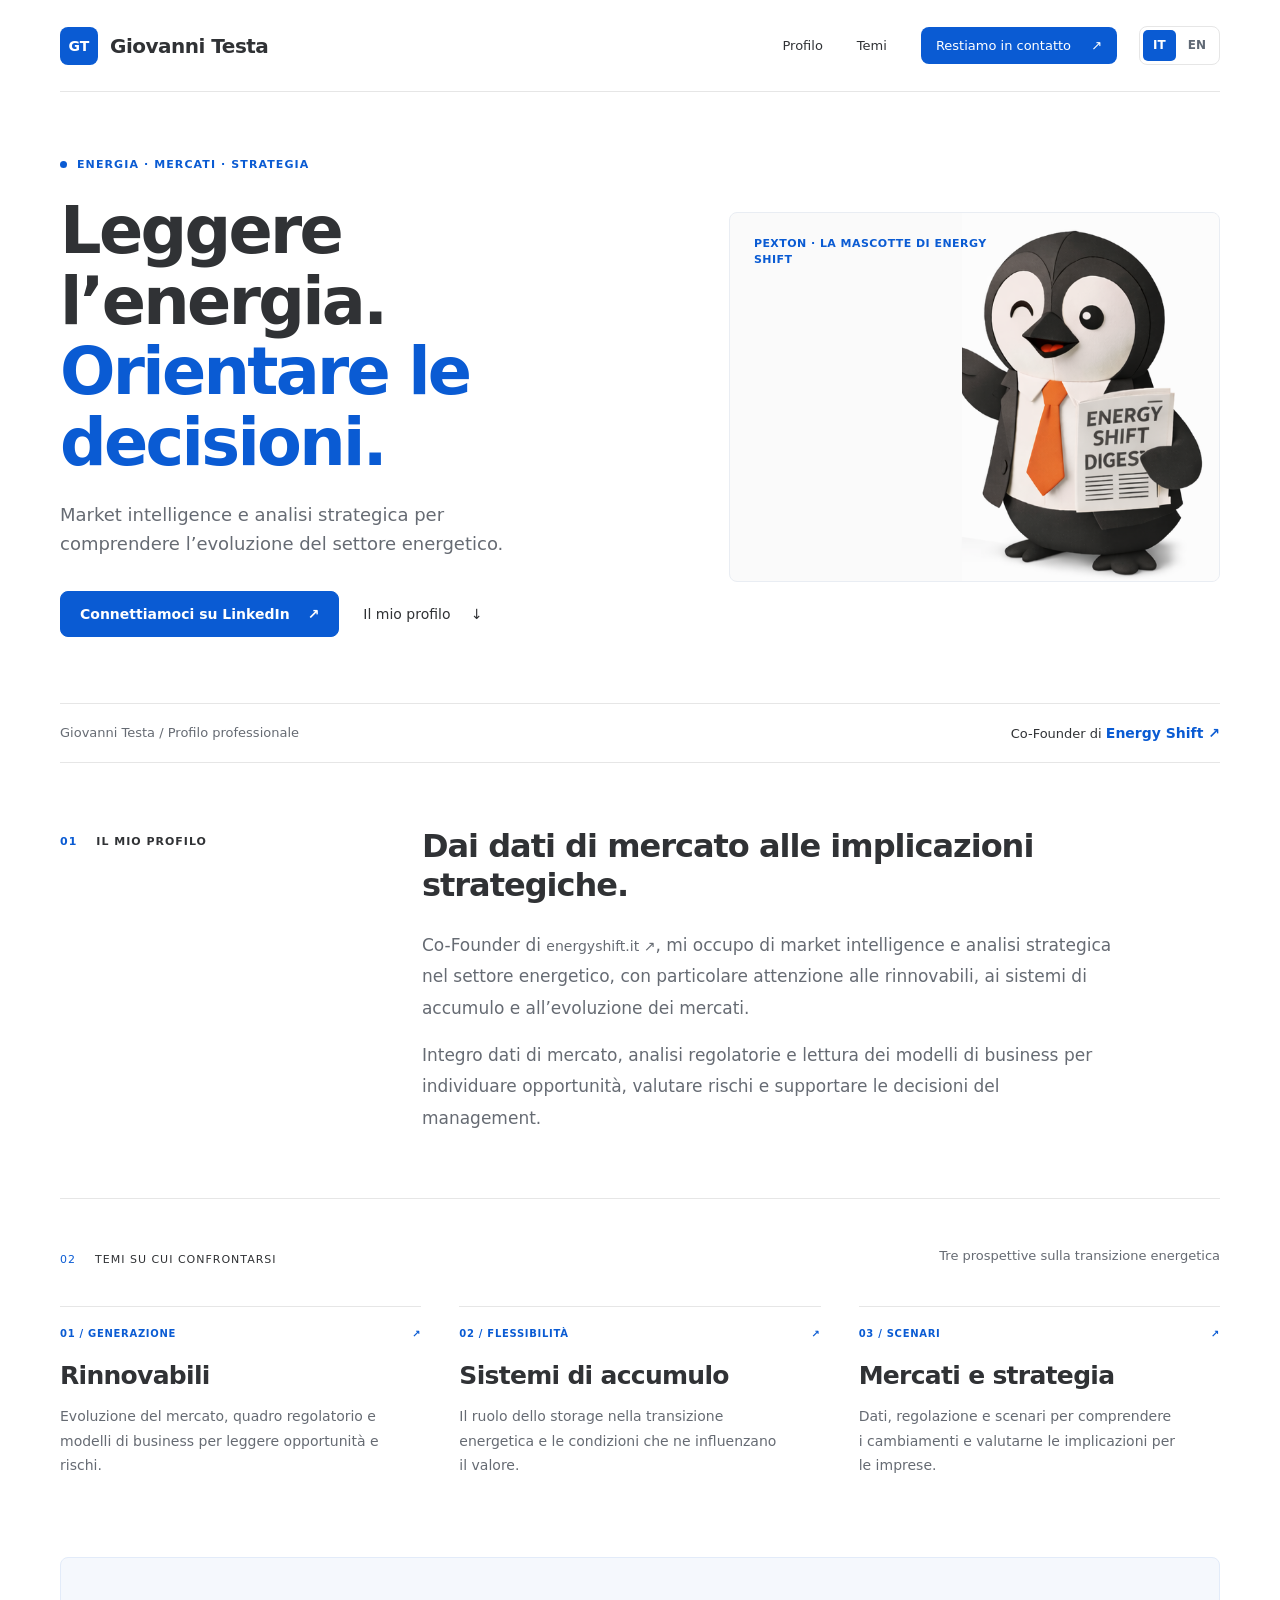
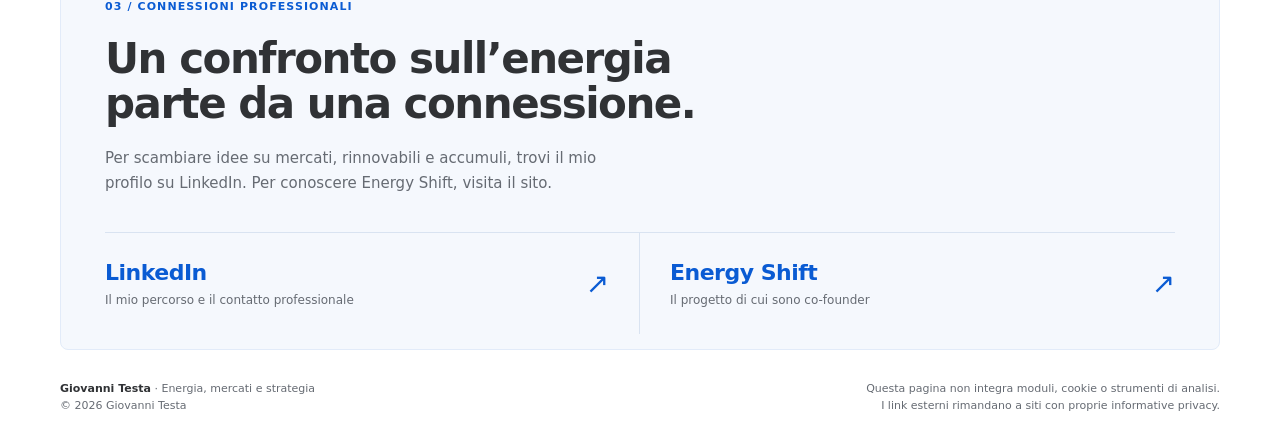
==== index.html @ 45cc962f "Add files via upload" ====
<!doctype html>
<html lang="it">
<head>
<meta charset="utf-8"><meta name="viewport" content="width=device-width,initial-scale=1">
<title>Giovanni Testa | Energia, mercati e strategia</title>
<meta name="description" content="Giovanni Testa, Co-Founder di Energy Shift. Market intelligence e analisi strategica nel settore energetico: rinnovabili, accumuli ed evoluzione dei mercati.">
<meta name="theme-color" content="#ffffff"><meta name="referrer" content="no-referrer">
<meta property="og:title" content="Giovanni Testa | Energia, mercati e strategia"><meta property="og:description" content="Market intelligence e analisi strategica nel settore energetico. Co-Founder di Energy Shift."><meta property="og:type" content="website"><meta property="og:locale" content="it_IT">
<link rel="alternate" hreflang="it" href="index.html"><link rel="alternate" hreflang="en" href="en.html">
<link rel="icon" href="icon.svg" type="image/svg+xml">
<style>
:root{--paper:#ffffff;--ink:#182c27;--muted:#5b6860;--line:#cbd0c5;--green:#0a5bd3;--lime:#dceaff;--white:#fbfcf7}*{box-sizing:border-box}html{scroll-behavior:smooth;scroll-padding-top:30px}body{margin:0;background:var(--paper);color:var(--ink);font-family:Arial,Helvetica,sans-serif;-webkit-font-smoothing:antialiased}a{color:inherit;text-decoration:none}button,a{-webkit-tap-highlight-color:transparent}a:focus-visible{outline:3px solid #748e3f;outline-offset:6px}::selection{background:var(--lime)}.wrap{width:min(1280px,calc(100% - 112px));margin:auto}.skip{position:absolute;top:-70px;left:20px;padding:15px;background:var(--lime);z-index:10}.skip:focus{top:10px}header{height:108px;display:flex;align-items:center;justify-content:space-between;border-bottom:1px solid var(--line)}.brand{display:flex;align-items:center;gap:12px;font-size:17px;font-weight:600;letter-spacing:-.5px}.monogram{width:36px;height:36px;border:1px solid var(--ink);display:grid;place-items:center;font-size:13px;letter-spacing:-1px;border-radius:50%}nav{display:flex;gap:34px;align-items:center;font-size:13px}nav a{padding:8px 0}nav a:hover,.textlink:hover{text-decoration:underline;text-underline-offset:5px}.navcontact{border-bottom:1px solid var(--ink)}.arrow{font-weight:400;margin-left:16px}.hero{padding:83px 0 72px;display:grid;grid-template-columns:1.35fr 1fr;gap:65px;align-items:center}.eyebrow{font-family:Consolas,monospace;font-size:11px;text-transform:uppercase;letter-spacing:1.8px;display:flex;align-items:center;gap:10px}.dot{width:7px;height:7px;border-radius:50%;background:#547b45}.hero h1{font-size:clamp(58px,6.8vw,98px);font-weight:400;line-height:.99;letter-spacing:-6px;margin:30px 0 26px}.hero h1 span{display:block;font-family:Georgia,'Times New Roman',serif;font-style:italic;font-weight:400;color:var(--green);letter-spacing:-5px}.lead{font-size:18px;line-height:1.6;max-width:430px;color:var(--muted);margin:0 0 32px}.button{display:inline-flex;align-items:center;justify-content:space-between;gap:30px;padding:17px 24px;background:var(--green);color:white;font-size:14px;border:1px solid var(--green);transition:background .2s,transform .2s}.button:hover{background:#18362b;transform:translateY(-2px)}.hero-actions{display:flex;align-items:center;flex-wrap:wrap;gap:24px}.textlink{font-size:14px}.graphic{position:relative;min-height:424px;background:#e8ecdf;overflow:hidden;border-radius:2px;display:flex;flex-direction:column;justify-content:space-between;padding:25px}.graphic::before{content:'';position:absolute;inset:0;background-image:radial-gradient(#a4b199 1px,transparent 1px);background-size:22px 22px;opacity:.44}.graphic-top,.graphic-bottom{position:relative;display:flex;justify-content:space-between;font:10px Consolas,monospace;letter-spacing:1.4px;text-transform:uppercase}.graphic-bottom{color:#4e6651;letter-spacing:1px}.graphic svg{position:absolute;inset:48px 10px 48px;width:calc(100% - 20px);height:calc(100% - 96px)}.graphic-label{position:absolute;left:27px;top:91px;font:10px Consolas,monospace;letter-spacing:1px;color:#516551}.ribbon{border-top:1px solid var(--line);border-bottom:1px solid var(--line);display:flex;justify-content:space-between;padding:21px 0;font-size:12px;color:var(--muted);gap:20px}.ribbon span:last-child{color:var(--ink)}.about{padding:79px 0 80px;display:grid;grid-template-columns:1fr 2fr;gap:70px}.section-label{font-size:11px;letter-spacing:1.7px;text-transform:uppercase;display:flex;gap:19px;padding-top:8px}.number{color:#71806e}.about h2{font-size:34px;font-weight:400;letter-spacing:-1px;margin:0 0 25px;line-height:1.22;max-width:650px}.about p{font-size:17px;line-height:1.85;color:var(--muted);margin:0 0 16px;max-width:690px}.about p:last-child{margin-bottom:0}.areas{padding:46px 0 64px;border-top:1px solid var(--line)}.section-head{display:flex;justify-content:space-between;align-items:center;margin-bottom:40px}.section-note{font-size:13px;color:var(--muted)}.topics{display:grid;grid-template-columns:repeat(3,1fr);gap:38px}.topic{border-top:1px solid var(--ink);padding-top:21px}.topic-top{display:flex;justify-content:space-between;font:11px Consolas,monospace;color:#758470;margin-bottom:28px}.topic h3{font-size:25px;font-weight:400;letter-spacing:-.7px;margin:0 0 14px}.topic p{font-size:14px;line-height:1.75;color:var(--muted);margin:0;max-width:320px}.connect{background:var(--green);color:var(--white);margin:15px 0 0;padding:54px 54px 26px;position:relative}.connect .eyebrow{color:#d0decc}.connect h2{font-size:clamp(34px,4.2vw,58px);font-weight:400;letter-spacing:-2px;margin:23px 0 19px;line-height:1.08}.connect p{font-size:15px;line-height:1.7;color:#d2dece;max-width:520px;margin:0 0 35px}.links{display:grid;grid-template-columns:1fr 1fr;border-top:1px solid #607a66}.linkcard{display:flex;align-items:center;justify-content:space-between;padding:27px 0;gap:20px;transition:color .2s}.linkcard:first-child{border-right:1px solid #607a66;padding-right:30px}.linkcard:last-child{padding-left:30px}.linkcard:hover{color:var(--lime)}.linkcard strong{display:block;font-size:23px;font-weight:400;letter-spacing:-.5px}.linkcard small{display:block;color:#c6d5c1;font-size:12px;margin-top:8px}.linkcard .arrow{font-size:28px}.footer{padding:30px 0 28px;display:flex;justify-content:space-between;gap:30px;font-size:11px;color:var(--muted);line-height:1.6}.privacy{max-width:440px;text-align:right}.brandfoot{font-weight:bold;color:var(--ink)}@media(min-width:1500px){.hero{padding-top:100px;padding-bottom:90px}}@media(max-width:1000px){.wrap{width:calc(100% - 64px)}.hero{gap:30px}.hero h1{letter-spacing:-4px}.graphic{min-height:360px}.about{gap:35px;grid-template-columns:1fr 2.5fr}.topics{gap:22px}.topic h3{font-size:22px}}@media(max-width:700px){.wrap{width:calc(100% - 40px)}header{height:82px}nav{gap:20px}nav .navprofile{display:none}.brand{font-size:15px}.hero{grid-template-columns:1fr;padding:48px 0 34px;gap:38px}.hero h1{font-size:67px;letter-spacing:-4px;margin-top:26px}.hero h1 span{letter-spacing:-3px}.lead{font-size:17px;max-width:480px}.graphic{min-height:330px}.ribbon{font-size:11px;line-height:1.6;align-items:center}.ribbon span:last-child{text-align:right}.about{grid-template-columns:1fr;gap:25px;padding:46px 0}.about h2{font-size:29px}.about p{font-size:16px}.areas{padding:32px 0}.section-head{display:block;margin-bottom:30px}.section-note{margin-top:18px}.topics{grid-template-columns:1fr;gap:30px}.topic-top{margin-bottom:17px}.topic h3{font-size:25px}.topic p{max-width:none}.connect{padding:34px 24px 10px;margin-top:20px}.connect h2{letter-spacing:-1px}.links{grid-template-columns:1fr}.linkcard:first-child{border-right:0;border-bottom:1px solid #607a66;padding-right:0}.linkcard:last-child{padding-left:0}.linkcard{padding:24px 0}.footer{display:block}.privacy{text-align:left;max-width:none;margin-top:13px}.hero-actions{gap:22px}}@media(prefers-reduced-motion:reduce){html{scroll-behavior:auto}*{transition:none!important}}
/* Energy Shift editorial palette and typography, observed on energyshift.it. */
:root{--paper:#fff;--ink:#303235;--muted:#666b73;--line:#e6e6e6;--green:#0a5bd3;--lime:#dceaff;--white:#fff}body{font-family:system-ui,-apple-system,BlinkMacSystemFont,"Segoe UI",sans-serif}.wrap{width:min(1160px,calc(100% - 80px))}header{height:92px}.brand{font-weight:750;font-size:20px}.monogram{border:0;background:#0a5bd3;color:#fff;border-radius:8px;width:38px;height:38px;font-size:14px;letter-spacing:0}.navcontact{border:0;background:#0a5bd3;color:#fff;border-radius:8px;padding:11px 15px}.hero{padding:66px 0;grid-template-columns:1.25fr 1fr;gap:55px}.hero h1{font-size:clamp(45px,5.1vw,70px);font-weight:750;line-height:1.08;letter-spacing:-2.7px;margin:24px 0}.hero h1 span{font-family:inherit;font-style:normal;font-weight:750;letter-spacing:-2.7px}.hero h1 span br{display:none}.eyebrow{font-family:inherit;letter-spacing:1.1px;font-weight:650;color:#0a5bd3}.dot{background:#0a5bd3}.lead{max-width:470px}.button{border-radius:8px;font-weight:650;padding:14px 19px;gap:18px}.button:hover{background:#0950bb}.graphic{min-height:370px;background:linear-gradient(140deg,#f7faff,#edf4ff);border:1px solid #e2ebf9;border-radius:8px}.graphic::before{background-image:radial-gradient(#a8c5ed 1px,transparent 1px);opacity:.32}.graphic-top,.graphic-bottom,.graphic-label{font-family:inherit;letter-spacing:.6px;color:#3265a8;font-size:10px}.ribbon{font-size:13px}.ribbon a{color:#0a5bd3;font-weight:650}.about{padding:64px 0;grid-template-columns:1fr 2.6fr;gap:55px}.about h2{font-size:32px;font-weight:720;letter-spacing:-1px}.section-label{font-weight:650;letter-spacing:1px}.number,.topic-top{color:#0a5bd3}.topic{border-color:#e6e6e6}.topic h3{font-weight:700;letter-spacing:-.7px}.topic-top{font-family:inherit;font-size:10px;font-weight:650;letter-spacing:.7px;margin-bottom:22px}.connect{background:#f5f8fd;color:var(--ink);border:1px solid #e2ebf9;border-radius:8px;padding:42px 44px 15px}.connect .eyebrow{color:#0a5bd3}.connect h2{font-size:42px;font-weight:730;letter-spacing:-1.5px}.connect p,.linkcard small{color:var(--muted)}.links,.linkcard:first-child{border-color:#d9e3f1}.linkcard strong{font-weight:700;color:#0a5bd3;font-size:22px}.linkcard .arrow{color:#0a5bd3}.linkcard:hover{color:#0950bb}.footer{font-size:11px}a:focus-visible{outline-color:#0a5bd3}@media(max-width:1000px){.wrap{width:calc(100% - 56px)}.hero{gap:30px}.graphic{min-height:335px}}@media(max-width:700px){.wrap{width:calc(100% - 36px)}header{height:78px}.brand{font-size:16px}.monogram{width:32px;height:32px}nav{gap:14px;font-size:12px}.navcontact{padding:9px 11px}.navcontact .arrow{display:none}.hero{grid-template-columns:1fr;padding:40px 0;gap:30px}.hero h1,.hero h1 span{font-size:46px;letter-spacing:-1.8px}.graphic{min-height:310px}.about{grid-template-columns:1fr;gap:24px;padding:42px 0}.about h2{font-size:28px}.connect{padding:30px 23px 10px}.connect h2{font-size:32px;letter-spacing:-1px}.linkcard:first-child{border-right:0;border-bottom:1px solid #d9e3f1}.hero-actions{gap:18px}.ribbon{font-size:11px}}
.language-switch{display:flex;gap:2px;border:1px solid var(--line);border-radius:8px;padding:3px;flex-shrink:0;margin-left:22px}.language-switch a{padding:8px 10px;font-size:12px;line-height:1.2;font-weight:700;border-radius:5px;color:#606975}.language-switch a[aria-current="page"]{background:#0a5bd3;color:#fff}.language-switch a:hover{background:#edf4ff;color:#0a5bd3}.language-switch a[aria-current="page"]:hover{background:#0950bb;color:#fff}header nav{margin-left:auto}@media(max-width:700px){header{height:auto;min-height:78px;flex-wrap:wrap;gap:16px;padding:17px 0}header .brand{margin-right:auto}header nav{order:3;flex-basis:100%;justify-content:space-between;margin:0}header nav .navprofile{display:block}.language-switch{margin-left:0}.language-switch a{padding:8px 11px}}
.pexton-card{margin:0;background:#fafafa;border-color:#e9edf3;isolation:isolate}.pexton-card::before{display:none}.pexton-card img{position:absolute;max-width:none;height:190%;width:auto;right:-15%;bottom:-18%;clip-path:inset(0 0 0 68.5%)}.pexton-card figcaption{position:absolute;left:24px;top:23px;z-index:1;color:#0a5bd3;font-size:11px;font-weight:700;letter-spacing:.45px;text-transform:uppercase;max-width:55%;line-height:1.45}@media(max-width:700px){.pexton-card figcaption{top:20px;left:20px}}
</style>
</head>
<body>
<a class="skip" href="#main">Vai al contenuto</a>
<div class="wrap">
<header><a href="#" class="brand" aria-label="Giovanni Testa, inizio pagina"><span class="monogram" aria-hidden="true">GT</span>Giovanni Testa</a><nav aria-label="Navigazione principale"><a href="#profilo" class="navprofile">Profilo</a><a href="#temi">Temi</a><a href="#contatti" class="navcontact">Restiamo in contatto <span class="arrow" aria-hidden="true">↗</span></a></nav><div class="language-switch" role="group" aria-label="Lingua / Language"><a href="index.html" lang="it" hreflang="it" aria-label="Italiano" aria-current="page">IT</a><a href="en.html" lang="en" hreflang="en" aria-label="English">EN</a></div></header>
<main id="main">
<section class="hero" aria-labelledby="hero-title"><div><div class="eyebrow"><span class="dot" aria-hidden="true"></span>Energia · Mercati · Strategia</div><h1 id="hero-title">Leggere l’energia.<span>Orientare le decisioni.</span></h1><p class="lead">Market intelligence e analisi strategica per comprendere l’evoluzione del settore energetico.</p><div class="hero-actions"><a class="button" href="https://www.linkedin.com/in/giovanni-testa-smart-grid-scada-ems-storage-ders/" target="_blank" rel="noopener noreferrer">Connettiamoci su LinkedIn <span aria-hidden="true">↗</span></a><a class="textlink" href="#profilo">Il mio profilo <span class="arrow" aria-hidden="true">↓</span></a></div></div>
<figure class="graphic pexton-card"><img src="pexton-cover.png" alt="Pexton, il pinguino di carta di Energy Shift, con cravatta arancione e giornale."><figcaption>Pexton · La mascotte di Energy Shift</figcaption></figure></section>
<div class="ribbon"><span>Giovanni Testa / Profilo professionale</span><span>Co-Founder di <a class="textlink" href="https://energyshift.it/" target="_blank" rel="noopener noreferrer">Energy Shift ↗</a></span></div>
<section id="profilo" class="about" aria-labelledby="profile-title"><div class="section-label"><span class="number">01</span>Il mio profilo</div><div><h2 id="profile-title">Dai dati di mercato alle implicazioni strategiche.</h2><p>Co-Founder di <a class="textlink" href="https://energyshift.it/" target="_blank" rel="noopener noreferrer">energyshift.it ↗</a>, mi occupo di market intelligence e analisi strategica nel settore energetico, con particolare attenzione alle rinnovabili, ai sistemi di accumulo e all’evoluzione dei mercati.</p><p>Integro dati di mercato, analisi regolatorie e lettura dei modelli di business per individuare opportunità, valutare rischi e supportare le decisioni del management.</p></div></section>
<section id="temi" class="areas" aria-labelledby="topics-title"><div class="section-head"><h2 id="topics-title" class="section-label" style="font-weight:400;margin:0"><span class="number">02</span>Temi su cui confrontarsi</h2><div class="section-note">Tre prospettive sulla transizione energetica</div></div><div class="topics"><article class="topic"><div class="topic-top"><span>01 / GENERAZIONE</span><span aria-hidden="true">↗</span></div><h3>Rinnovabili</h3><p>Evoluzione del mercato, quadro regolatorio e modelli di business per leggere opportunità e rischi.</p></article><article class="topic"><div class="topic-top"><span>02 / FLESSIBILITÀ</span><span aria-hidden="true">↗</span></div><h3>Sistemi di accumulo</h3><p>Il ruolo dello storage nella transizione energetica e le condizioni che ne influenzano il valore.</p></article><article class="topic"><div class="topic-top"><span>03 / SCENARI</span><span aria-hidden="true">↗</span></div><h3>Mercati e strategia</h3><p>Dati, regolazione e scenari per comprendere i cambiamenti e valutarne le implicazioni per le imprese.</p></article></div></section>
<section id="contatti" class="connect" aria-labelledby="contact-title"><div class="eyebrow">03 / Connessioni professionali</div><h2 id="contact-title">Un confronto sull’energia<br>parte da una connessione.</h2><p>Per scambiare idee su mercati, rinnovabili e accumuli, trovi il mio profilo su LinkedIn. Per conoscere Energy Shift, visita il sito.</p><div class="links"><a class="linkcard" href="https://www.linkedin.com/in/giovanni-testa-smart-grid-scada-ems-storage-ders/" target="_blank" rel="noopener noreferrer"><div><strong>LinkedIn</strong><small>Il mio percorso e il contatto professionale</small></div><span class="arrow" aria-hidden="true">↗</span></a><a class="linkcard" href="https://energyshift.it/" target="_blank" rel="noopener noreferrer"><div><strong>Energy Shift</strong><small>Il progetto di cui sono co-founder</small></div><span class="arrow" aria-hidden="true">↗</span></a></div></section>
</main><footer class="footer"><div><span class="brandfoot">Giovanni Testa</span> · Energia, mercati e strategia<br>© 2026 Giovanni Testa</div><div class="privacy">Questa pagina non integra moduli, cookie o strumenti di analisi.<br>I link esterni rimandano a siti con proprie informative privacy.</div></footer>
</div></body></html>
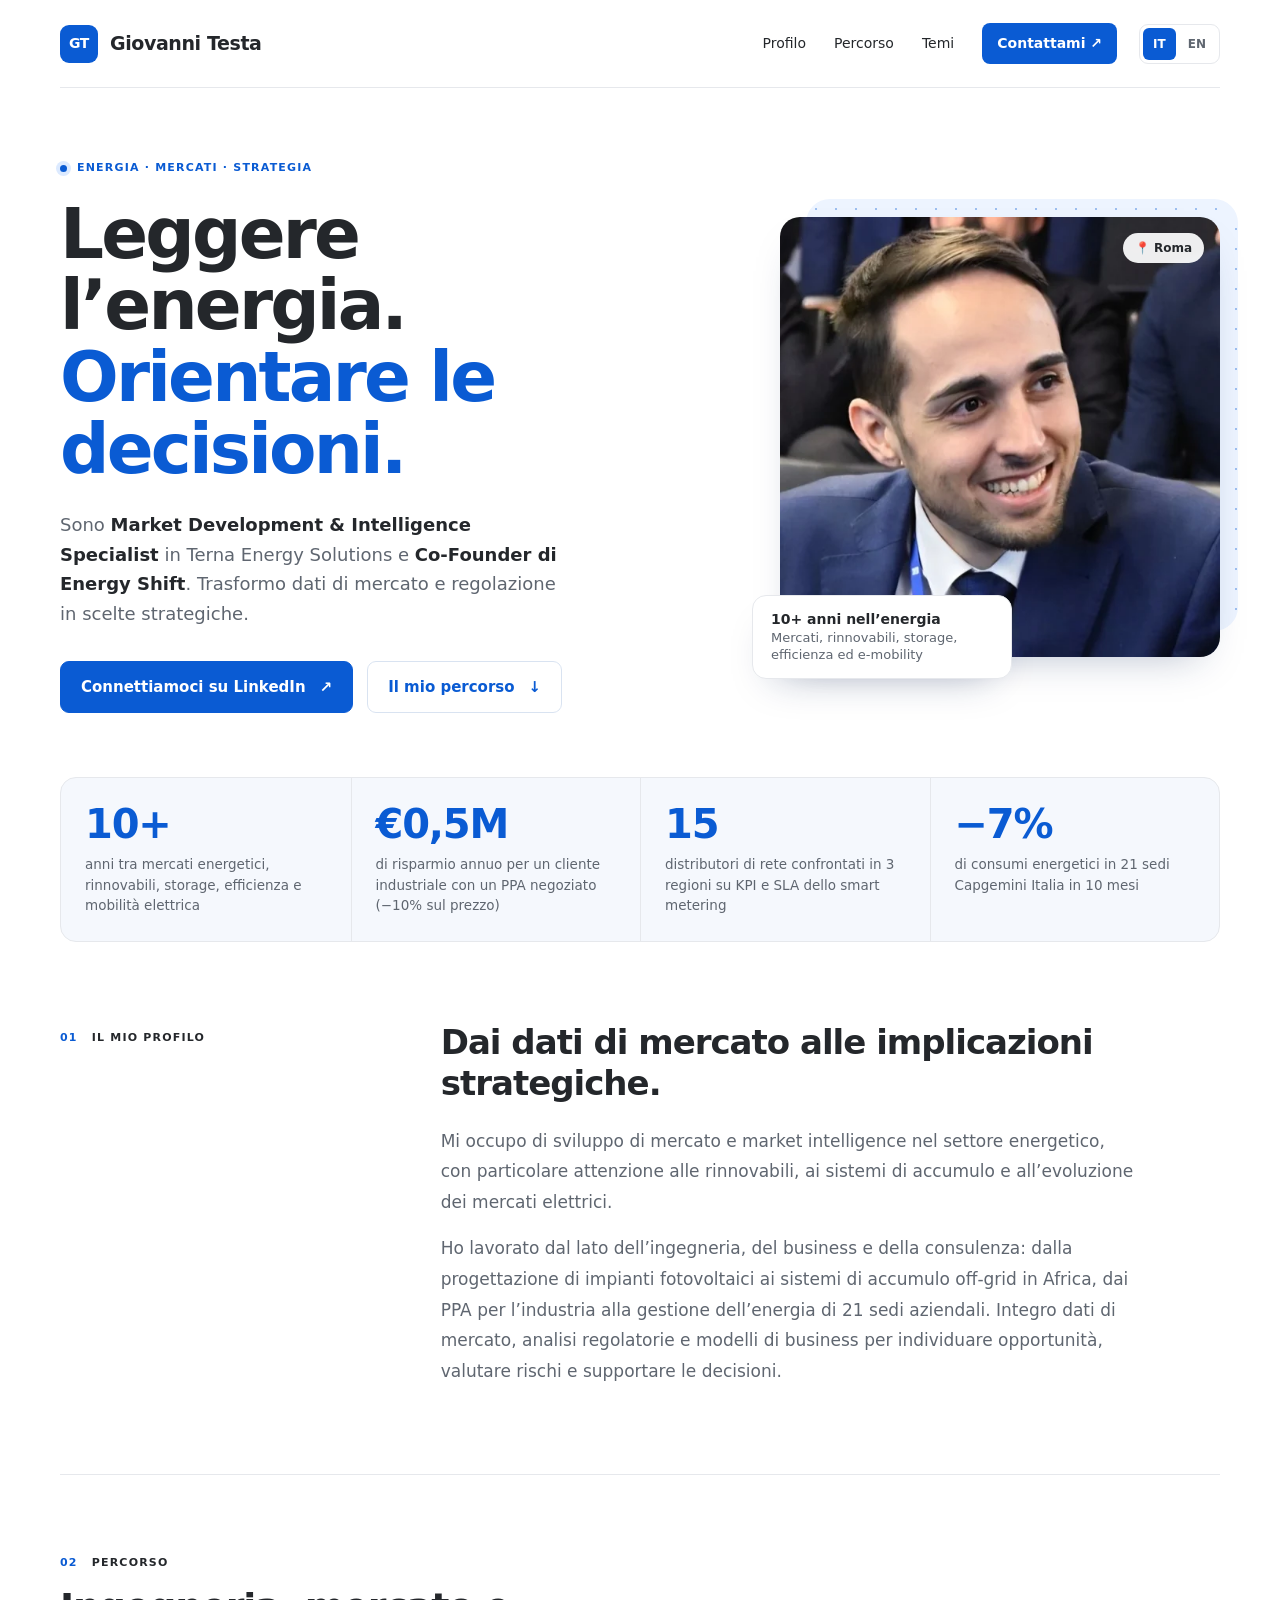
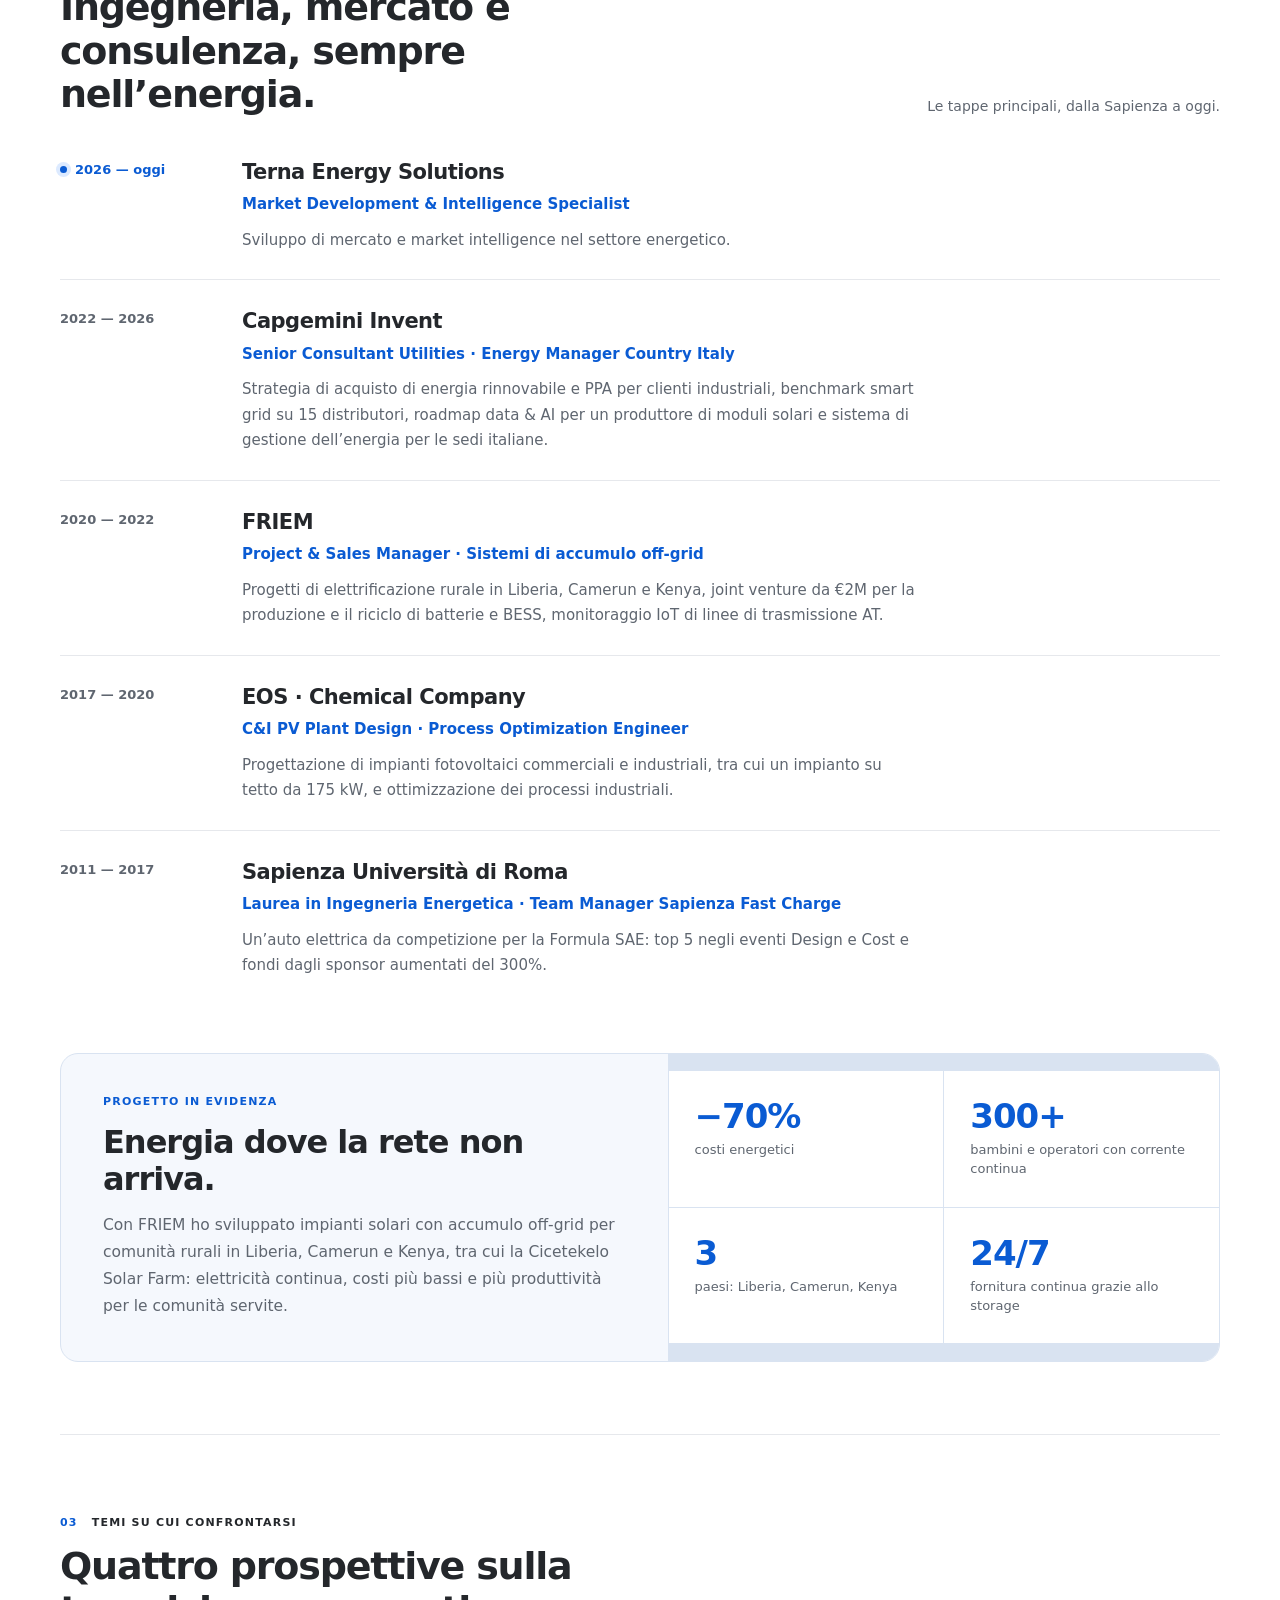
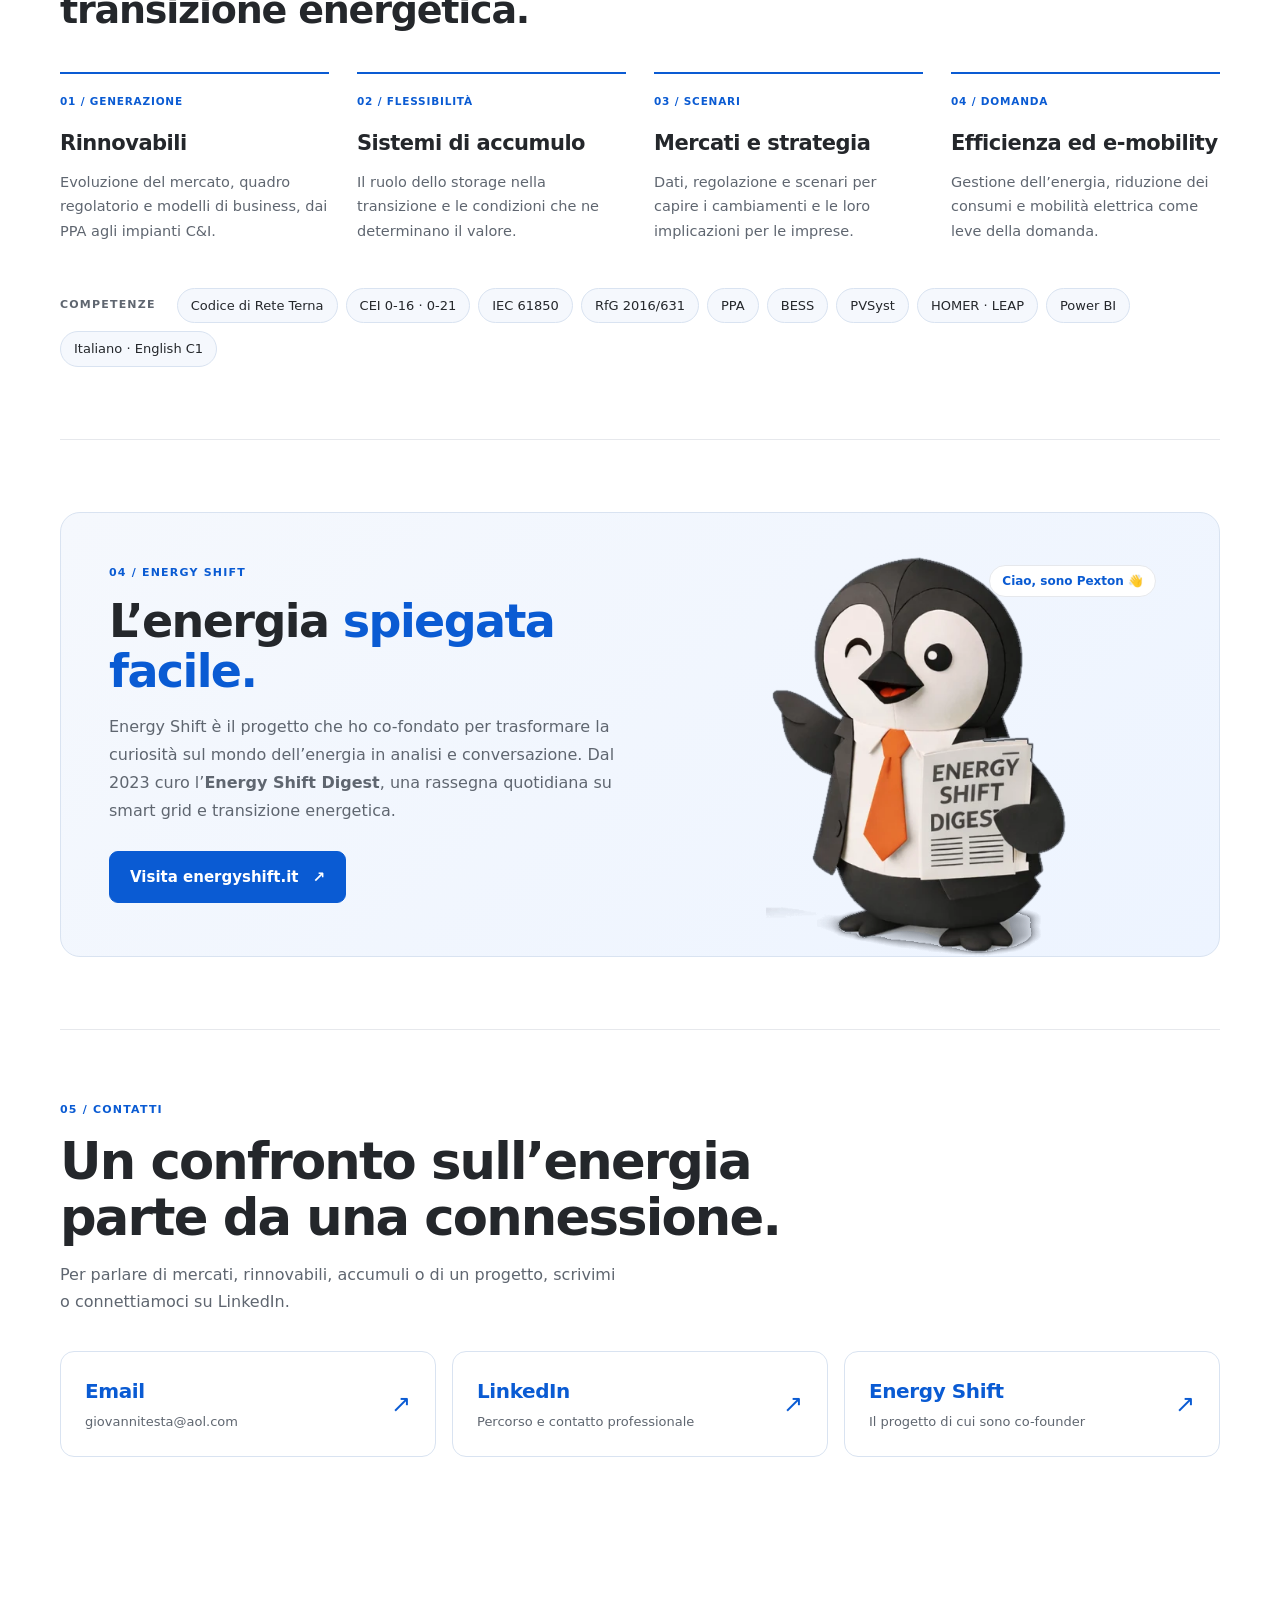
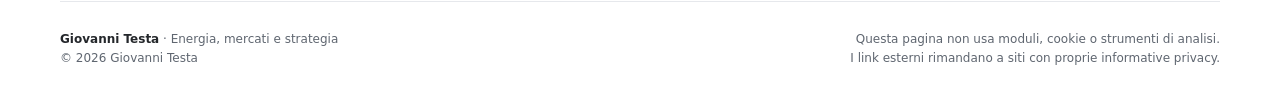
==== commit b682e5c0: "Redesign: portrait, results, experience, Energy Shift and dark mode - Hero with portrait and current" ====
--- a/index.html
+++ b/index.html
@@ -3,29 +3,146 @@
 <head>
 <meta charset="utf-8"><meta name="viewport" content="width=device-width,initial-scale=1">
 <title>Giovanni Testa | Energia, mercati e strategia</title>
-<meta name="description" content="Giovanni Testa, Co-Founder di Energy Shift. Market intelligence e analisi strategica nel settore energetico: rinnovabili, accumuli ed evoluzione dei mercati.">
-<meta name="theme-color" content="#ffffff"><meta name="referrer" content="no-referrer">
-<meta property="og:title" content="Giovanni Testa | Energia, mercati e strategia"><meta property="og:description" content="Market intelligence e analisi strategica nel settore energetico. Co-Founder di Energy Shift."><meta property="og:type" content="website"><meta property="og:locale" content="it_IT">
-<link rel="alternate" hreflang="it" href="index.html"><link rel="alternate" hreflang="en" href="en.html">
+<meta name="description" content="Giovanni Testa, Market Development &amp; Intelligence Specialist in Terna Energy Solutions e Co-Founder di Energy Shift. Oltre 10 anni tra mercati energetici, rinnovabili, accumuli, efficienza e mobilità elettrica.">
+<link rel="canonical" href="https://gio-moliva.github.io/profile/">
+<link rel="alternate" hreflang="it" href="https://gio-moliva.github.io/profile/">
+<link rel="alternate" hreflang="en" href="https://gio-moliva.github.io/profile/en.html">
+<link rel="alternate" hreflang="x-default" href="https://gio-moliva.github.io/profile/">
+<meta name="theme-color" content="#ffffff" media="(prefers-color-scheme: light)">
+<meta name="theme-color" content="#0f1318" media="(prefers-color-scheme: dark)">
+<meta name="referrer" content="no-referrer">
+<meta property="og:type" content="profile">
+<meta property="og:site_name" content="Giovanni Testa">
+<meta property="og:title" content="Giovanni Testa | Energia, mercati e strategia">
+<meta property="og:description" content="Market intelligence e analisi strategica nel settore energetico. Terna Energy Solutions · Co-Founder di Energy Shift.">
+<meta property="og:url" content="https://gio-moliva.github.io/profile/">
+<meta property="og:image" content="https://gio-moliva.github.io/profile/img/og-image.png">
+<meta property="og:image:width" content="1200"><meta property="og:image:height" content="630">
+<meta property="og:image:alt" content="Giovanni Testa — Energia, mercati e strategia">
+<meta property="og:locale" content="it_IT"><meta property="og:locale:alternate" content="en_GB">
+<meta name="twitter:card" content="summary_large_image">
 <link rel="icon" href="icon.svg" type="image/svg+xml">
-<style>
-:root{--paper:#ffffff;--ink:#182c27;--muted:#5b6860;--line:#cbd0c5;--green:#0a5bd3;--lime:#dceaff;--white:#fbfcf7}*{box-sizing:border-box}html{scroll-behavior:smooth;scroll-padding-top:30px}body{margin:0;background:var(--paper);color:var(--ink);font-family:Arial,Helvetica,sans-serif;-webkit-font-smoothing:antialiased}a{color:inherit;text-decoration:none}button,a{-webkit-tap-highlight-color:transparent}a:focus-visible{outline:3px solid #748e3f;outline-offset:6px}::selection{background:var(--lime)}.wrap{width:min(1280px,calc(100% - 112px));margin:auto}.skip{position:absolute;top:-70px;left:20px;padding:15px;background:var(--lime);z-index:10}.skip:focus{top:10px}header{height:108px;display:flex;align-items:center;justify-content:space-between;border-bottom:1px solid var(--line)}.brand{display:flex;align-items:center;gap:12px;font-size:17px;font-weight:600;letter-spacing:-.5px}.monogram{width:36px;height:36px;border:1px solid var(--ink);display:grid;place-items:center;font-size:13px;letter-spacing:-1px;border-radius:50%}nav{display:flex;gap:34px;align-items:center;font-size:13px}nav a{padding:8px 0}nav a:hover,.textlink:hover{text-decoration:underline;text-underline-offset:5px}.navcontact{border-bottom:1px solid var(--ink)}.arrow{font-weight:400;margin-left:16px}.hero{padding:83px 0 72px;display:grid;grid-template-columns:1.35fr 1fr;gap:65px;align-items:center}.eyebrow{font-family:Consolas,monospace;font-size:11px;text-transform:uppercase;letter-spacing:1.8px;display:flex;align-items:center;gap:10px}.dot{width:7px;height:7px;border-radius:50%;background:#547b45}.hero h1{font-size:clamp(58px,6.8vw,98px);font-weight:400;line-height:.99;letter-spacing:-6px;margin:30px 0 26px}.hero h1 span{display:block;font-family:Georgia,'Times New Roman',serif;font-style:italic;font-weight:400;color:var(--green);letter-spacing:-5px}.lead{font-size:18px;line-height:1.6;max-width:430px;color:var(--muted);margin:0 0 32px}.button{display:inline-flex;align-items:center;justify-content:space-between;gap:30px;padding:17px 24px;background:var(--green);color:white;font-size:14px;border:1px solid var(--green);transition:background .2s,transform .2s}.button:hover{background:#18362b;transform:translateY(-2px)}.hero-actions{display:flex;align-items:center;flex-wrap:wrap;gap:24px}.textlink{font-size:14px}.graphic{position:relative;min-height:424px;background:#e8ecdf;overflow:hidden;border-radius:2px;display:flex;flex-direction:column;justify-content:space-between;padding:25px}.graphic::before{content:'';position:absolute;inset:0;background-image:radial-gradient(#a4b199 1px,transparent 1px);background-size:22px 22px;opacity:.44}.graphic-top,.graphic-bottom{position:relative;display:flex;justify-content:space-between;font:10px Consolas,monospace;letter-spacing:1.4px;text-transform:uppercase}.graphic-bottom{color:#4e6651;letter-spacing:1px}.graphic svg{position:absolute;inset:48px 10px 48px;width:calc(100% - 20px);height:calc(100% - 96px)}.graphic-label{position:absolute;left:27px;top:91px;font:10px Consolas,monospace;letter-spacing:1px;color:#516551}.ribbon{border-top:1px solid var(--line);border-bottom:1px solid var(--line);display:flex;justify-content:space-between;padding:21px 0;font-size:12px;color:var(--muted);gap:20px}.ribbon span:last-child{color:var(--ink)}.about{padding:79px 0 80px;display:grid;grid-template-columns:1fr 2fr;gap:70px}.section-label{font-size:11px;letter-spacing:1.7px;text-transform:uppercase;display:flex;gap:19px;padding-top:8px}.number{color:#71806e}.about h2{font-size:34px;font-weight:400;letter-spacing:-1px;margin:0 0 25px;line-height:1.22;max-width:650px}.about p{font-size:17px;line-height:1.85;color:var(--muted);margin:0 0 16px;max-width:690px}.about p:last-child{margin-bottom:0}.areas{padding:46px 0 64px;border-top:1px solid var(--line)}.section-head{display:flex;justify-content:space-between;align-items:center;margin-bottom:40px}.section-note{font-size:13px;color:var(--muted)}.topics{display:grid;grid-template-columns:repeat(3,1fr);gap:38px}.topic{border-top:1px solid var(--ink);padding-top:21px}.topic-top{display:flex;justify-content:space-between;font:11px Consolas,monospace;color:#758470;margin-bottom:28px}.topic h3{font-size:25px;font-weight:400;letter-spacing:-.7px;margin:0 0 14px}.topic p{font-size:14px;line-height:1.75;color:var(--muted);margin:0;max-width:320px}.connect{background:var(--green);color:var(--white);margin:15px 0 0;padding:54px 54px 26px;position:relative}.connect .eyebrow{color:#d0decc}.connect h2{font-size:clamp(34px,4.2vw,58px);font-weight:400;letter-spacing:-2px;margin:23px 0 19px;line-height:1.08}.connect p{font-size:15px;line-height:1.7;color:#d2dece;max-width:520px;margin:0 0 35px}.links{display:grid;grid-template-columns:1fr 1fr;border-top:1px solid #607a66}.linkcard{display:flex;align-items:center;justify-content:space-between;padding:27px 0;gap:20px;transition:color .2s}.linkcard:first-child{border-right:1px solid #607a66;padding-right:30px}.linkcard:last-child{padding-left:30px}.linkcard:hover{color:var(--lime)}.linkcard strong{display:block;font-size:23px;font-weight:400;letter-spacing:-.5px}.linkcard small{display:block;color:#c6d5c1;font-size:12px;margin-top:8px}.linkcard .arrow{font-size:28px}.footer{padding:30px 0 28px;display:flex;justify-content:space-between;gap:30px;font-size:11px;color:var(--muted);line-height:1.6}.privacy{max-width:440px;text-align:right}.brandfoot{font-weight:bold;color:var(--ink)}@media(min-width:1500px){.hero{padding-top:100px;padding-bottom:90px}}@media(max-width:1000px){.wrap{width:calc(100% - 64px)}.hero{gap:30px}.hero h1{letter-spacing:-4px}.graphic{min-height:360px}.about{gap:35px;grid-template-columns:1fr 2.5fr}.topics{gap:22px}.topic h3{font-size:22px}}@media(max-width:700px){.wrap{width:calc(100% - 40px)}header{height:82px}nav{gap:20px}nav .navprofile{display:none}.brand{font-size:15px}.hero{grid-template-columns:1fr;padding:48px 0 34px;gap:38px}.hero h1{font-size:67px;letter-spacing:-4px;margin-top:26px}.hero h1 span{letter-spacing:-3px}.lead{font-size:17px;max-width:480px}.graphic{min-height:330px}.ribbon{font-size:11px;line-height:1.6;align-items:center}.ribbon span:last-child{text-align:right}.about{grid-template-columns:1fr;gap:25px;padding:46px 0}.about h2{font-size:29px}.about p{font-size:16px}.areas{padding:32px 0}.section-head{display:block;margin-bottom:30px}.section-note{margin-top:18px}.topics{grid-template-columns:1fr;gap:30px}.topic-top{margin-bottom:17px}.topic h3{font-size:25px}.topic p{max-width:none}.connect{padding:34px 24px 10px;margin-top:20px}.connect h2{letter-spacing:-1px}.links{grid-template-columns:1fr}.linkcard:first-child{border-right:0;border-bottom:1px solid #607a66;padding-right:0}.linkcard:last-child{padding-left:0}.linkcard{padding:24px 0}.footer{display:block}.privacy{text-align:left;max-width:none;margin-top:13px}.hero-actions{gap:22px}}@media(prefers-reduced-motion:reduce){html{scroll-behavior:auto}*{transition:none!important}}
-/* Energy Shift editorial palette and typography, observed on energyshift.it. */
-:root{--paper:#fff;--ink:#303235;--muted:#666b73;--line:#e6e6e6;--green:#0a5bd3;--lime:#dceaff;--white:#fff}body{font-family:system-ui,-apple-system,BlinkMacSystemFont,"Segoe UI",sans-serif}.wrap{width:min(1160px,calc(100% - 80px))}header{height:92px}.brand{font-weight:750;font-size:20px}.monogram{border:0;background:#0a5bd3;color:#fff;border-radius:8px;width:38px;height:38px;font-size:14px;letter-spacing:0}.navcontact{border:0;background:#0a5bd3;color:#fff;border-radius:8px;padding:11px 15px}.hero{padding:66px 0;grid-template-columns:1.25fr 1fr;gap:55px}.hero h1{font-size:clamp(45px,5.1vw,70px);font-weight:750;line-height:1.08;letter-spacing:-2.7px;margin:24px 0}.hero h1 span{font-family:inherit;font-style:normal;font-weight:750;letter-spacing:-2.7px}.hero h1 span br{display:none}.eyebrow{font-family:inherit;letter-spacing:1.1px;font-weight:650;color:#0a5bd3}.dot{background:#0a5bd3}.lead{max-width:470px}.button{border-radius:8px;font-weight:650;padding:14px 19px;gap:18px}.button:hover{background:#0950bb}.graphic{min-height:370px;background:linear-gradient(140deg,#f7faff,#edf4ff);border:1px solid #e2ebf9;border-radius:8px}.graphic::before{background-image:radial-gradient(#a8c5ed 1px,transparent 1px);opacity:.32}.graphic-top,.graphic-bottom,.graphic-label{font-family:inherit;letter-spacing:.6px;color:#3265a8;font-size:10px}.ribbon{font-size:13px}.ribbon a{color:#0a5bd3;font-weight:650}.about{padding:64px 0;grid-template-columns:1fr 2.6fr;gap:55px}.about h2{font-size:32px;font-weight:720;letter-spacing:-1px}.section-label{font-weight:650;letter-spacing:1px}.number,.topic-top{color:#0a5bd3}.topic{border-color:#e6e6e6}.topic h3{font-weight:700;letter-spacing:-.7px}.topic-top{font-family:inherit;font-size:10px;font-weight:650;letter-spacing:.7px;margin-bottom:22px}.connect{background:#f5f8fd;color:var(--ink);border:1px solid #e2ebf9;border-radius:8px;padding:42px 44px 15px}.connect .eyebrow{color:#0a5bd3}.connect h2{font-size:42px;font-weight:730;letter-spacing:-1.5px}.connect p,.linkcard small{color:var(--muted)}.links,.linkcard:first-child{border-color:#d9e3f1}.linkcard strong{font-weight:700;color:#0a5bd3;font-size:22px}.linkcard .arrow{color:#0a5bd3}.linkcard:hover{color:#0950bb}.footer{font-size:11px}a:focus-visible{outline-color:#0a5bd3}@media(max-width:1000px){.wrap{width:calc(100% - 56px)}.hero{gap:30px}.graphic{min-height:335px}}@media(max-width:700px){.wrap{width:calc(100% - 36px)}header{height:78px}.brand{font-size:16px}.monogram{width:32px;height:32px}nav{gap:14px;font-size:12px}.navcontact{padding:9px 11px}.navcontact .arrow{display:none}.hero{grid-template-columns:1fr;padding:40px 0;gap:30px}.hero h1,.hero h1 span{font-size:46px;letter-spacing:-1.8px}.graphic{min-height:310px}.about{grid-template-columns:1fr;gap:24px;padding:42px 0}.about h2{font-size:28px}.connect{padding:30px 23px 10px}.connect h2{font-size:32px;letter-spacing:-1px}.linkcard:first-child{border-right:0;border-bottom:1px solid #d9e3f1}.hero-actions{gap:18px}.ribbon{font-size:11px}}
-.language-switch{display:flex;gap:2px;border:1px solid var(--line);border-radius:8px;padding:3px;flex-shrink:0;margin-left:22px}.language-switch a{padding:8px 10px;font-size:12px;line-height:1.2;font-weight:700;border-radius:5px;color:#606975}.language-switch a[aria-current="page"]{background:#0a5bd3;color:#fff}.language-switch a:hover{background:#edf4ff;color:#0a5bd3}.language-switch a[aria-current="page"]:hover{background:#0950bb;color:#fff}header nav{margin-left:auto}@media(max-width:700px){header{height:auto;min-height:78px;flex-wrap:wrap;gap:16px;padding:17px 0}header .brand{margin-right:auto}header nav{order:3;flex-basis:100%;justify-content:space-between;margin:0}header nav .navprofile{display:block}.language-switch{margin-left:0}.language-switch a{padding:8px 11px}}
-.pexton-card{margin:0;background:#fafafa;border-color:#e9edf3;isolation:isolate}.pexton-card::before{display:none}.pexton-card img{position:absolute;max-width:none;height:190%;width:auto;right:-15%;bottom:-18%;clip-path:inset(0 0 0 68.5%)}.pexton-card figcaption{position:absolute;left:24px;top:23px;z-index:1;color:#0a5bd3;font-size:11px;font-weight:700;letter-spacing:.45px;text-transform:uppercase;max-width:55%;line-height:1.45}@media(max-width:700px){.pexton-card figcaption{top:20px;left:20px}}
-</style>
+<link rel="preload" as="image" href="img/giovanni-testa.webp" type="image/webp">
+<link rel="stylesheet" href="style.css">
+<script type="application/ld+json">
+{"@context":"https://schema.org","@type":"Person","name":"Giovanni Testa","url":"https://gio-moliva.github.io/profile/","image":"https://gio-moliva.github.io/profile/img/giovanni-testa.jpg","jobTitle":"Market Development & Intelligence Specialist","worksFor":{"@type":"Organization","name":"Terna Energy Solutions"},"alumniOf":{"@type":"CollegeOrUniversity","name":"Sapienza Università di Roma"},"address":{"@type":"PostalAddress","addressLocality":"Roma","addressCountry":"IT"},"knowsAbout":["Mercati energetici","Energie rinnovabili","Sistemi di accumulo","Efficienza energetica","Mobilità elettrica","Power Purchase Agreement","Smart grid"],"sameAs":["https://www.linkedin.com/in/giovanni-testa-smart-grid-scada-ems-storage-ders/","https://energyshift.it/"]}
+</script>
 </head>
 <body>
 <a class="skip" href="#main">Vai al contenuto</a>
 <div class="wrap">
-<header><a href="#" class="brand" aria-label="Giovanni Testa, inizio pagina"><span class="monogram" aria-hidden="true">GT</span>Giovanni Testa</a><nav aria-label="Navigazione principale"><a href="#profilo" class="navprofile">Profilo</a><a href="#temi">Temi</a><a href="#contatti" class="navcontact">Restiamo in contatto <span class="arrow" aria-hidden="true">↗</span></a></nav><div class="language-switch" role="group" aria-label="Lingua / Language"><a href="index.html" lang="it" hreflang="it" aria-label="Italiano" aria-current="page">IT</a><a href="en.html" lang="en" hreflang="en" aria-label="English">EN</a></div></header>
+<header>
+  <a href="#" class="brand" aria-label="Giovanni Testa, inizio pagina"><span class="monogram" aria-hidden="true">GT</span>Giovanni Testa</a>
+  <nav aria-label="Navigazione principale"><a href="#profilo">Profilo</a><a href="#percorso">Percorso</a><a href="#temi" class="nav-optional">Temi</a><a href="#contatti" class="navcontact">Contattami <span class="arrow" aria-hidden="true">↗</span></a></nav>
+  <div class="language-switch" role="group" aria-label="Lingua / Language"><a href="./" lang="it" hreflang="it" aria-label="Italiano" aria-current="page">IT</a><a href="en.html" lang="en" hreflang="en" aria-label="English">EN</a></div>
+</header>
+
 <main id="main">
-<section class="hero" aria-labelledby="hero-title"><div><div class="eyebrow"><span class="dot" aria-hidden="true"></span>Energia · Mercati · Strategia</div><h1 id="hero-title">Leggere l’energia.<span>Orientare le decisioni.</span></h1><p class="lead">Market intelligence e analisi strategica per comprendere l’evoluzione del settore energetico.</p><div class="hero-actions"><a class="button" href="https://www.linkedin.com/in/giovanni-testa-smart-grid-scada-ems-storage-ders/" target="_blank" rel="noopener noreferrer">Connettiamoci su LinkedIn <span aria-hidden="true">↗</span></a><a class="textlink" href="#profilo">Il mio profilo <span class="arrow" aria-hidden="true">↓</span></a></div></div>
-<figure class="graphic pexton-card"><img src="pexton-cover.png" alt="Pexton, il pinguino di carta di Energy Shift, con cravatta arancione e giornale."><figcaption>Pexton · La mascotte di Energy Shift</figcaption></figure></section>
-<div class="ribbon"><span>Giovanni Testa / Profilo professionale</span><span>Co-Founder di <a class="textlink" href="https://energyshift.it/" target="_blank" rel="noopener noreferrer">Energy Shift ↗</a></span></div>
-<section id="profilo" class="about" aria-labelledby="profile-title"><div class="section-label"><span class="number">01</span>Il mio profilo</div><div><h2 id="profile-title">Dai dati di mercato alle implicazioni strategiche.</h2><p>Co-Founder di <a class="textlink" href="https://energyshift.it/" target="_blank" rel="noopener noreferrer">energyshift.it ↗</a>, mi occupo di market intelligence e analisi strategica nel settore energetico, con particolare attenzione alle rinnovabili, ai sistemi di accumulo e all’evoluzione dei mercati.</p><p>Integro dati di mercato, analisi regolatorie e lettura dei modelli di business per individuare opportunità, valutare rischi e supportare le decisioni del management.</p></div></section>
-<section id="temi" class="areas" aria-labelledby="topics-title"><div class="section-head"><h2 id="topics-title" class="section-label" style="font-weight:400;margin:0"><span class="number">02</span>Temi su cui confrontarsi</h2><div class="section-note">Tre prospettive sulla transizione energetica</div></div><div class="topics"><article class="topic"><div class="topic-top"><span>01 / GENERAZIONE</span><span aria-hidden="true">↗</span></div><h3>Rinnovabili</h3><p>Evoluzione del mercato, quadro regolatorio e modelli di business per leggere opportunità e rischi.</p></article><article class="topic"><div class="topic-top"><span>02 / FLESSIBILITÀ</span><span aria-hidden="true">↗</span></div><h3>Sistemi di accumulo</h3><p>Il ruolo dello storage nella transizione energetica e le condizioni che ne influenzano il valore.</p></article><article class="topic"><div class="topic-top"><span>03 / SCENARI</span><span aria-hidden="true">↗</span></div><h3>Mercati e strategia</h3><p>Dati, regolazione e scenari per comprendere i cambiamenti e valutarne le implicazioni per le imprese.</p></article></div></section>
-<section id="contatti" class="connect" aria-labelledby="contact-title"><div class="eyebrow">03 / Connessioni professionali</div><h2 id="contact-title">Un confronto sull’energia<br>parte da una connessione.</h2><p>Per scambiare idee su mercati, rinnovabili e accumuli, trovi il mio profilo su LinkedIn. Per conoscere Energy Shift, visita il sito.</p><div class="links"><a class="linkcard" href="https://www.linkedin.com/in/giovanni-testa-smart-grid-scada-ems-storage-ders/" target="_blank" rel="noopener noreferrer"><div><strong>LinkedIn</strong><small>Il mio percorso e il contatto professionale</small></div><span class="arrow" aria-hidden="true">↗</span></a><a class="linkcard" href="https://energyshift.it/" target="_blank" rel="noopener noreferrer"><div><strong>Energy Shift</strong><small>Il progetto di cui sono co-founder</small></div><span class="arrow" aria-hidden="true">↗</span></a></div></section>
-</main><footer class="footer"><div><span class="brandfoot">Giovanni Testa</span> · Energia, mercati e strategia<br>© 2026 Giovanni Testa</div><div class="privacy">Questa pagina non integra moduli, cookie o strumenti di analisi.<br>I link esterni rimandano a siti con proprie informative privacy.</div></footer>
-</div></body></html>
+<section class="hero" aria-labelledby="hero-title">
+  <div>
+    <div class="eyebrow"><span class="dot" aria-hidden="true"></span>Energia · Mercati · Strategia</div>
+    <h1 id="hero-title">Leggere l’energia.<span>Orientare le decisioni.</span></h1>
+    <p class="lead">Sono <strong>Market Development &amp; Intelligence Specialist</strong> in Terna Energy Solutions e <strong>Co-Founder di Energy Shift</strong>. Trasformo dati di mercato e regolazione in scelte strategiche.</p>
+    <div class="hero-actions">
+      <a class="button primary" href="https://www.linkedin.com/in/giovanni-testa-smart-grid-scada-ems-storage-ders/" target="_blank" rel="noopener noreferrer">Connettiamoci su LinkedIn <span class="arrow" aria-hidden="true">↗</span></a>
+      <a class="button ghost" href="#percorso">Il mio percorso <span aria-hidden="true">↓</span></a>
+    </div>
+  </div>
+  <figure class="portrait">
+    <picture><source srcset="img/giovanni-testa.webp" type="image/webp"><img src="img/giovanni-testa.jpg" width="560" height="560" alt="Ritratto di Giovanni Testa, sorridente, in giacca e cravatta blu."></picture>
+    <span class="chip-loc">📍 Roma</span>
+    <figcaption class="badge"><b>10+ anni nell’energia</b><span>Mercati, rinnovabili, storage, efficienza ed e-mobility</span></figcaption>
+  </figure>
+</section>
+
+<section class="stats" aria-label="Alcuni risultati">
+  <div class="stat"><strong>10+</strong><span>anni tra mercati energetici, rinnovabili, storage, efficienza e mobilità elettrica</span></div>
+  <div class="stat"><strong>€0,5M</strong><span>di risparmio annuo per un cliente industriale con un PPA negoziato (−10% sul prezzo)</span></div>
+  <div class="stat"><strong>15</strong><span>distributori di rete confrontati in 3 regioni su KPI e SLA dello smart metering</span></div>
+  <div class="stat"><strong>−7%</strong><span>di consumi energetici in 21 sedi Capgemini Italia in 10 mesi</span></div>
+</section>
+
+<section id="profilo" class="section about" style="border-top:0" aria-labelledby="profile-title">
+  <div class="label"><span class="n">01</span>Il mio profilo</div>
+  <div>
+    <h2 id="profile-title">Dai dati di mercato alle implicazioni strategiche.</h2>
+    <p>Mi occupo di sviluppo di mercato e market intelligence nel settore energetico, con particolare attenzione alle rinnovabili, ai sistemi di accumulo e all’evoluzione dei mercati elettrici.</p>
+    <p>Ho lavorato dal lato dell’ingegneria, del business e della consulenza: dalla progettazione di impianti fotovoltaici ai sistemi di accumulo off-grid in Africa, dai PPA per l’industria alla gestione dell’energia di 21 sedi aziendali. Integro dati di mercato, analisi regolatorie e modelli di business per individuare opportunità, valutare rischi e supportare le decisioni.</p>
+  </div>
+</section>
+
+<section id="percorso" class="section" aria-labelledby="path-title">
+  <div class="section-head">
+    <div><div class="label"><span class="n">02</span>Percorso</div><h2 id="path-title">Ingegneria, mercato e consulenza, sempre nell’energia.</h2></div>
+    <p class="section-note">Le tappe principali, dalla Sapienza a oggi.</p>
+  </div>
+  <ol class="timeline">
+    <li class="now"><div class="when">2026 — oggi</div><div><h3>Terna Energy Solutions</h3><p class="role">Market Development &amp; Intelligence Specialist</p><p>Sviluppo di mercato e market intelligence nel settore energetico.</p></div></li>
+    <li><div class="when">2022 — 2026</div><div><h3>Capgemini Invent</h3><p class="role">Senior Consultant Utilities · Energy Manager Country Italy</p><p>Strategia di acquisto di energia rinnovabile e PPA per clienti industriali, benchmark smart grid su 15 distributori, roadmap data &amp; AI per un produttore di moduli solari e sistema di gestione dell’energia per le sedi italiane.</p></div></li>
+    <li><div class="when">2020 — 2022</div><div><h3>FRIEM</h3><p class="role">Project &amp; Sales Manager · Sistemi di accumulo off-grid</p><p>Progetti di elettrificazione rurale in Liberia, Camerun e Kenya, joint venture da €2M per la produzione e il riciclo di batterie e BESS, monitoraggio IoT di linee di trasmissione AT.</p></div></li>
+    <li><div class="when">2017 — 2020</div><div><h3>EOS · Chemical Company</h3><p class="role">C&amp;I PV Plant Design · Process Optimization Engineer</p><p>Progettazione di impianti fotovoltaici commerciali e industriali, tra cui un impianto su tetto da 175 kW, e ottimizzazione dei processi industriali.</p></div></li>
+    <li><div class="when">2011 — 2017</div><div><h3>Sapienza Università di Roma</h3><p class="role">Laurea in Ingegneria Energetica · Team Manager Sapienza Fast Charge</p><p>Un’auto elettrica da competizione per la Formula SAE: top 5 negli eventi Design e Cost e fondi dagli sponsor aumentati del 300%.</p></div></li>
+  </ol>
+
+  <article class="feature" aria-labelledby="feature-title">
+    <div class="feature-text">
+      <div class="eyebrow">Progetto in evidenza</div>
+      <h3 id="feature-title">Energia dove la rete non arriva.</h3>
+      <p>Con FRIEM ho sviluppato impianti solari con accumulo off-grid per comunità rurali in Liberia, Camerun e Kenya, tra cui la Cicetekelo Solar Farm: elettricità continua, costi più bassi e più produttività per le comunità servite.</p>
+    </div>
+    <div class="feature-nums">
+      <div><strong>−70%</strong><span>costi energetici</span></div>
+      <div><strong>300+</strong><span>bambini e operatori con corrente continua</span></div>
+      <div><strong>3</strong><span>paesi: Liberia, Camerun, Kenya</span></div>
+      <div><strong>24/7</strong><span>fornitura continua grazie allo storage</span></div>
+    </div>
+  </article>
+</section>
+
+<section id="temi" class="section" aria-labelledby="topics-title">
+  <div class="section-head">
+    <div><div class="label"><span class="n">03</span>Temi su cui confrontarsi</div><h2 id="topics-title">Quattro prospettive sulla transizione energetica.</h2></div>
+  </div>
+  <div class="topics">
+    <article class="topic"><small>01 / GENERAZIONE</small><h3>Rinnovabili</h3><p>Evoluzione del mercato, quadro regolatorio e modelli di business, dai PPA agli impianti C&amp;I.</p></article>
+    <article class="topic"><small>02 / FLESSIBILITÀ</small><h3>Sistemi di accumulo</h3><p>Il ruolo dello storage nella transizione e le condizioni che ne determinano il valore.</p></article>
+    <article class="topic"><small>03 / SCENARI</small><h3>Mercati e strategia</h3><p>Dati, regolazione e scenari per capire i cambiamenti e le loro implicazioni per le imprese.</p></article>
+    <article class="topic"><small>04 / DOMANDA</small><h3>Efficienza ed e-mobility</h3><p>Gestione dell’energia, riduzione dei consumi e mobilità elettrica come leve della domanda.</p></article>
+  </div>
+  <ul class="skills" aria-label="Competenze">
+    <li class="head">Competenze</li>
+    <li>Codice di Rete Terna</li><li>CEI 0-16 · 0-21</li><li>IEC 61850</li><li>RfG 2016/631</li><li>PPA</li><li>BESS</li><li>PVSyst</li><li>HOMER · LEAP</li><li>Power BI</li><li>Italiano · English C1</li>
+  </ul>
+</section>
+
+<section class="section" aria-labelledby="es-title">
+  <div class="es">
+    <div class="es-text">
+      <div class="eyebrow">04 / Energy Shift</div>
+      <h2 id="es-title">L’energia <span>spiegata facile.</span></h2>
+      <p>Energy Shift è il progetto che ho co-fondato per trasformare la curiosità sul mondo dell’energia in analisi e conversazione. Dal 2023 curo l’<strong>Energy Shift Digest</strong>, una rassegna quotidiana su smart grid e transizione energetica.</p>
+      <div class="hero-actions">
+        <a class="button primary" href="https://energyshift.it/" target="_blank" rel="noopener noreferrer">Visita energyshift.it <span class="arrow" aria-hidden="true">↗</span></a>
+      </div>
+    </div>
+    <figure><picture><source srcset="img/pexton.webp" type="image/webp"><img src="img/pexton.png" width="384" height="511" alt="Pexton, il pinguino di carta di Energy Shift, con cravatta arancione e l’Energy Shift Digest in mano."></picture><figcaption>Ciao, sono Pexton 👋</figcaption></figure>
+  </div>
+</section>
+
+<section id="contatti" class="section contact" aria-labelledby="contact-title">
+  <div class="eyebrow">05 / Contatti</div>
+  <h2 id="contact-title">Un confronto sull’energia parte da una connessione.</h2>
+  <p>Per parlare di mercati, rinnovabili, accumuli o di un progetto, scrivimi o connettiamoci su LinkedIn.</p>
+  <div class="links">
+    <a class="linkcard js-mail" data-u="giovannitesta" data-d="aol.com" href="#contatti"><div><strong>Email</strong><small class="js-mail-text">giovannitesta [at] aol.com</small></div><span class="arrow" aria-hidden="true">↗</span></a>
+    <a class="linkcard" href="https://www.linkedin.com/in/giovanni-testa-smart-grid-scada-ems-storage-ders/" target="_blank" rel="noopener noreferrer"><div><strong>LinkedIn</strong><small>Percorso e contatto professionale</small></div><span class="arrow" aria-hidden="true">↗</span></a>
+    <a class="linkcard" href="https://energyshift.it/" target="_blank" rel="noopener noreferrer"><div><strong>Energy Shift</strong><small>Il progetto di cui sono co-founder</small></div><span class="arrow" aria-hidden="true">↗</span></a>
+  </div>
+</section>
+</main>
+
+<footer class="footer"><div><b>Giovanni Testa</b> · Energia, mercati e strategia<br>© 2026 Giovanni Testa</div><div class="privacy">Questa pagina non usa moduli, cookie o strumenti di analisi.<br>I link esterni rimandano a siti con proprie informative privacy.</div></footer>
+</div>
+<script>document.querySelectorAll('.js-mail').forEach(function(a){var e=a.dataset.u+'@'+a.dataset.d;a.href='mailto:'+e;var t=a.querySelector('.js-mail-text');if(t)t.textContent=e;});</script>
+</body>
+</html>
--- a/style.css
+++ b/style.css
@@ -0,0 +1,197 @@
+/* Giovanni Testa — personal site. Plain CSS, no build step. */
+:root{
+  --bg:#ffffff;--surface:#f5f8fd;--surface-2:#edf4ff;--card:#ffffff;
+  --ink:#24272b;--muted:#5f6670;--line:#e6e8ec;--line-2:#d9e3f1;
+  --accent:#0a5bd3;--accent-hover:#0950bb;--accent-soft:#dceaff;--on-accent:#ffffff;
+  --shadow:0 18px 40px -22px rgba(16,40,90,.35);
+  color-scheme:light;
+}
+@media (prefers-color-scheme:dark){
+  :root{
+    --bg:#0f1318;--surface:#151b23;--surface-2:#1a2330;--card:#161c24;
+    --ink:#e9edf2;--muted:#a3adba;--line:#252d38;--line-2:#2a3647;
+    --accent:#5b9bff;--accent-hover:#7cb0ff;--accent-soft:#1d3157;--on-accent:#0b1220;
+    --shadow:0 18px 40px -22px rgba(0,0,0,.8);
+    color-scheme:dark;
+  }
+}
+*{box-sizing:border-box}
+html{scroll-behavior:smooth;scroll-padding-top:24px;-webkit-text-size-adjust:100%}
+body{margin:0;background:var(--bg);color:var(--ink);font-family:system-ui,-apple-system,BlinkMacSystemFont,"Segoe UI",Roboto,sans-serif;-webkit-font-smoothing:antialiased;line-height:1.5}
+img{display:block;max-width:100%;height:auto}
+a{color:inherit;text-decoration:none;-webkit-tap-highlight-color:transparent}
+a:focus-visible{outline:3px solid var(--accent);outline-offset:4px;border-radius:4px}
+::selection{background:var(--accent-soft)}
+.wrap{width:min(1160px,calc(100% - 80px));margin:auto}
+.skip{position:absolute;top:-80px;left:16px;padding:12px 16px;background:var(--accent);color:var(--on-accent);border-radius:8px;z-index:10}
+.skip:focus{top:12px}
+.arrow{display:inline-block;transition:transform .2s}
+a:hover .arrow{transform:translate(2px,-2px)}
+
+/* Header */
+header{min-height:88px;display:flex;align-items:center;gap:22px;border-bottom:1px solid var(--line)}
+.brand{display:flex;align-items:center;gap:12px;font-size:19px;font-weight:750;letter-spacing:-.4px;margin-right:auto}
+.monogram{width:38px;height:38px;border-radius:9px;background:var(--accent);color:var(--on-accent);display:grid;place-items:center;font-size:14px;font-weight:700}
+nav{display:flex;gap:28px;align-items:center;font-size:14px}
+nav a{padding:8px 0}
+nav a:not(.navcontact):hover{color:var(--accent)}
+.navcontact{background:var(--accent);color:var(--on-accent);border-radius:8px;padding:10px 15px!important;font-weight:600}
+.navcontact:hover{background:var(--accent-hover)}
+.language-switch{display:flex;gap:2px;border:1px solid var(--line);border-radius:9px;padding:3px}
+.language-switch a{padding:7px 10px;font-size:12px;font-weight:700;border-radius:6px;color:var(--muted)}
+.language-switch a[aria-current="page"]{background:var(--accent);color:var(--on-accent)}
+.language-switch a:not([aria-current]):hover{background:var(--surface-2);color:var(--accent)}
+
+/* Shared bits */
+.eyebrow{display:flex;align-items:center;gap:10px;font-size:11px;font-weight:700;letter-spacing:1.2px;text-transform:uppercase;color:var(--accent)}
+.dot{width:7px;height:7px;border-radius:50%;background:var(--accent);box-shadow:0 0 0 4px var(--accent-soft)}
+.section{padding:72px 0;border-top:1px solid var(--line)}
+.section-head{display:flex;justify-content:space-between;align-items:end;gap:24px;margin-bottom:40px}
+.section-head h2{font-size:clamp(28px,3.2vw,38px);font-weight:750;letter-spacing:-1.2px;line-height:1.15;margin:14px 0 0;max-width:640px}
+.section-note{font-size:14px;color:var(--muted);max-width:340px;margin:0}
+.button{display:inline-flex;align-items:center;gap:14px;padding:14px 20px;border-radius:9px;font-size:15px;font-weight:650;border:1px solid var(--accent);transition:background .2s,transform .2s,color .2s}
+.button.primary{background:var(--accent);color:var(--on-accent)}
+.button.primary:hover{background:var(--accent-hover);transform:translateY(-2px)}
+.button.ghost{color:var(--accent);background:transparent;border-color:var(--line-2)}
+.button.ghost:hover{background:var(--surface-2);transform:translateY(-2px)}
+.textlink{color:var(--accent);font-weight:650}
+.textlink:hover{text-decoration:underline;text-underline-offset:4px}
+
+/* Hero */
+.hero{padding:72px 0 64px;display:grid;grid-template-columns:1.3fr 1fr;gap:64px;align-items:center}
+.hero h1{font-size:clamp(44px,5.4vw,72px);font-weight:780;line-height:1.04;letter-spacing:-2.8px;margin:22px 0 24px}
+.hero h1 span{display:block;color:var(--accent)}
+.lead{font-size:18px;line-height:1.65;color:var(--muted);max-width:500px;margin:0 0 32px}
+.lead strong{color:var(--ink);font-weight:650}
+.hero-actions{display:flex;flex-wrap:wrap;gap:14px}
+.portrait{position:relative;margin:0;justify-self:end;width:100%;max-width:440px}
+.portrait::before{content:"";position:absolute;inset:-18px -18px 26px 26px;border-radius:24px;background:var(--surface-2);background-image:radial-gradient(color-mix(in srgb,var(--accent) 35%,transparent) 1px,transparent 1px);background-size:20px 20px;z-index:-1}
+.portrait img{border-radius:20px;aspect-ratio:1;object-fit:cover;width:100%;box-shadow:var(--shadow)}
+.badge{position:absolute;left:-28px;bottom:-22px;background:var(--card);border:1px solid var(--line);border-radius:14px;padding:14px 18px;box-shadow:var(--shadow);font-size:13px;line-height:1.35;max-width:260px}
+.badge b{display:block;font-size:14px;color:var(--ink)}
+.badge span{color:var(--muted)}
+.chip-loc{position:absolute;top:16px;right:16px;background:rgba(255,255,255,.92);color:#24272b;border-radius:999px;padding:6px 12px;font-size:12px;font-weight:650}
+
+/* Stats */
+.stats{display:grid;grid-template-columns:repeat(4,1fr);border:1px solid var(--line);border-radius:16px;background:var(--surface);margin-bottom:8px}
+.stat{padding:26px 24px}
+.stat+.stat{border-left:1px solid var(--line)}
+.stat strong{display:block;font-size:clamp(30px,3.2vw,40px);font-weight:780;letter-spacing:-1.2px;color:var(--accent);line-height:1}
+.stat span{display:block;margin-top:10px;font-size:13.5px;line-height:1.5;color:var(--muted)}
+
+/* About */
+.about{display:grid;grid-template-columns:1fr 2.4fr;gap:56px}
+.about h2{font-size:clamp(26px,2.8vw,34px);font-weight:750;letter-spacing:-1px;line-height:1.2;margin:0 0 22px}
+.about p{font-size:17px;line-height:1.8;color:var(--muted);margin:0 0 16px;max-width:700px}
+.label{font-size:11px;font-weight:700;letter-spacing:1.2px;text-transform:uppercase;display:flex;gap:14px;padding-top:8px}
+.label .n{color:var(--accent)}
+
+/* Timeline */
+.timeline{list-style:none;margin:0;padding:0}
+.timeline li{display:grid;grid-template-columns:150px 1fr;gap:32px;padding:26px 0;border-top:1px solid var(--line);position:relative}
+.timeline li:first-child{border-top:0;padding-top:0}
+.when{font-size:13px;font-weight:650;color:var(--muted);font-variant-numeric:tabular-nums;padding-top:3px}
+.timeline li.now .when{color:var(--accent)}
+.timeline li.now .when::before{content:"";display:inline-block;width:7px;height:7px;border-radius:50%;background:var(--accent);margin-right:8px;vertical-align:1px;box-shadow:0 0 0 4px var(--accent-soft)}
+.timeline h3{margin:0;font-size:21px;font-weight:720;letter-spacing:-.5px}
+.timeline .role{margin:4px 0 10px;font-size:15px;font-weight:600;color:var(--accent)}
+.timeline p{margin:0;font-size:15px;line-height:1.7;color:var(--muted);max-width:680px}
+
+/* Featured project */
+.feature{display:grid;grid-template-columns:1.1fr 1fr;gap:0;border-radius:18px;overflow:hidden;border:1px solid var(--line-2);background:var(--surface);margin-top:48px}
+.feature-text{padding:40px 42px}
+.feature h3{font-size:clamp(24px,2.6vw,32px);font-weight:760;letter-spacing:-1px;line-height:1.15;margin:14px 0 14px}
+.feature p{font-size:15.5px;line-height:1.75;color:var(--muted);margin:0}
+.feature-nums{display:grid;grid-template-columns:1fr 1fr;align-content:center;gap:1px;background:var(--line-2);border-left:1px solid var(--line-2)}
+.feature-nums div{background:var(--card);padding:28px 26px}
+.feature-nums strong{display:block;font-size:34px;font-weight:780;letter-spacing:-1px;color:var(--accent);line-height:1}
+.feature-nums span{display:block;margin-top:8px;font-size:13px;color:var(--muted);line-height:1.45}
+
+/* Topics */
+.topics{display:grid;grid-template-columns:repeat(4,1fr);gap:28px}
+.topic{border-top:2px solid var(--accent);padding-top:20px}
+.topic small{display:block;font-size:10.5px;font-weight:700;letter-spacing:.8px;color:var(--accent);margin-bottom:18px}
+.topic h3{font-size:21px;font-weight:720;letter-spacing:-.5px;margin:0 0 10px}
+.topic p{font-size:14.5px;line-height:1.7;color:var(--muted);margin:0}
+.skills{display:flex;flex-wrap:wrap;gap:8px;margin:44px 0 0;padding:0;list-style:none}
+.skills li{border:1px solid var(--line-2);background:var(--surface);border-radius:999px;padding:7px 13px;font-size:13px;color:var(--ink)}
+.skills li.head{border:0;background:none;padding-left:0;font-weight:700;font-size:11px;letter-spacing:1.2px;text-transform:uppercase;color:var(--muted);align-self:center}
+
+/* Energy Shift */
+.es{display:grid;grid-template-columns:1.4fr 1fr;align-items:center;gap:40px;border-radius:20px;background:linear-gradient(140deg,var(--surface),var(--surface-2));border:1px solid var(--line-2);padding:44px 48px 0;overflow:hidden}
+.es-text{padding-bottom:44px}
+.es h2{font-size:clamp(30px,3.6vw,46px);font-weight:780;letter-spacing:-1.6px;line-height:1.08;margin:16px 0 16px}
+.es h2 span{color:var(--accent)}
+.es p{font-size:16px;line-height:1.75;color:var(--muted);margin:0 0 26px;max-width:520px}
+.es figure{margin:0;align-self:end;justify-self:center;position:relative}
+.es figure img{width:min(300px,100%)}
+.es figcaption{position:absolute;top:8px;right:-6px;background:var(--card);border:1px solid var(--line);border-radius:999px;padding:6px 12px;font-size:12px;font-weight:650;color:var(--accent);box-shadow:var(--shadow);white-space:nowrap}
+
+/* Contact */
+.contact h2{font-size:clamp(32px,4vw,52px);font-weight:780;letter-spacing:-1.8px;line-height:1.08;margin:16px 0 16px;max-width:760px}
+.contact > p{font-size:16px;line-height:1.7;color:var(--muted);max-width:560px;margin:0 0 36px}
+.links{display:grid;grid-template-columns:repeat(3,1fr);gap:16px}
+.linkcard{display:flex;align-items:center;justify-content:space-between;gap:16px;padding:24px;border:1px solid var(--line-2);border-radius:14px;background:var(--card);transition:border-color .2s,transform .2s,box-shadow .2s}
+.linkcard:hover{border-color:var(--accent);transform:translateY(-3px);box-shadow:var(--shadow)}
+.linkcard strong{display:block;font-size:20px;font-weight:720;color:var(--accent);letter-spacing:-.4px}
+.linkcard small{display:block;color:var(--muted);font-size:13px;margin-top:6px;word-break:break-word}
+.linkcard .arrow{font-size:24px;color:var(--accent)}
+
+/* Footer */
+.footer{margin-top:72px;padding:28px 0 32px;border-top:1px solid var(--line);display:flex;justify-content:space-between;gap:30px;font-size:12px;color:var(--muted);line-height:1.6}
+.footer b{color:var(--ink)}
+.privacy{max-width:440px;text-align:right}
+
+/* Entrance animation */
+@keyframes rise{from{opacity:0;transform:translateY(14px)}to{opacity:1;transform:none}}
+.hero > *{animation:rise .7s cubic-bezier(.2,.7,.2,1) both}
+.hero > *:nth-child(2){animation-delay:.12s}
+
+/* Responsive */
+@media (max-width:1000px){
+  .wrap{width:calc(100% - 56px)}
+  .hero{gap:48px}
+  .stats{grid-template-columns:repeat(2,1fr)}
+  .stat:nth-child(3){border-left:0}
+  .stat:nth-child(n+3){border-top:1px solid var(--line)}
+  .about{grid-template-columns:1fr;gap:20px}
+  .topics{grid-template-columns:repeat(2,1fr);gap:32px 28px}
+  .feature{grid-template-columns:1fr}
+  .feature-nums{border-left:0;border-top:1px solid var(--line-2)}
+  .links{grid-template-columns:1fr}
+}
+@media (max-width:760px){
+  .wrap{width:calc(100% - 32px)}
+  header{flex-wrap:wrap;gap:14px;padding:16px 0}
+  nav{order:3;flex-basis:100%;justify-content:space-between;gap:12px;font-size:13px}
+  .navcontact .arrow{display:none}
+  .brand{font-size:17px}
+  .monogram{width:34px;height:34px}
+  .hero{grid-template-columns:1fr;padding:40px 0 56px;gap:44px}
+  .hero h1{letter-spacing:-1.8px}
+  .lead{font-size:17px}
+  .portrait{justify-self:center;max-width:340px;width:calc(100% - 22px);margin-left:18px}
+  .portrait::before{inset:-12px -10px 26px 18px}
+  .badge{left:-18px}
+  .section{padding:52px 0}
+  .section-head{display:block;margin-bottom:30px}
+  .section-note{margin-top:12px}
+  .stat{padding:20px 18px}
+  .timeline li{grid-template-columns:1fr;gap:6px}
+  .feature-text{padding:28px 24px}
+  .feature-nums div{padding:22px 20px}
+  .topics{grid-template-columns:1fr}
+  .es{grid-template-columns:1fr;padding:32px 24px 0;gap:0}
+  .es-text{padding-bottom:24px}
+  .es figure img{width:220px}
+  .es figcaption{top:-14px;right:auto;left:50%;transform:translateX(-10%)}
+  .footer{display:block}
+  .privacy{text-align:left;margin-top:12px}
+}
+@media (max-width:380px){
+  nav .nav-optional{display:none}
+}
+@media (prefers-reduced-motion:reduce){
+  html{scroll-behavior:auto}
+  *,*::before{animation:none!important;transition:none!important}
+}
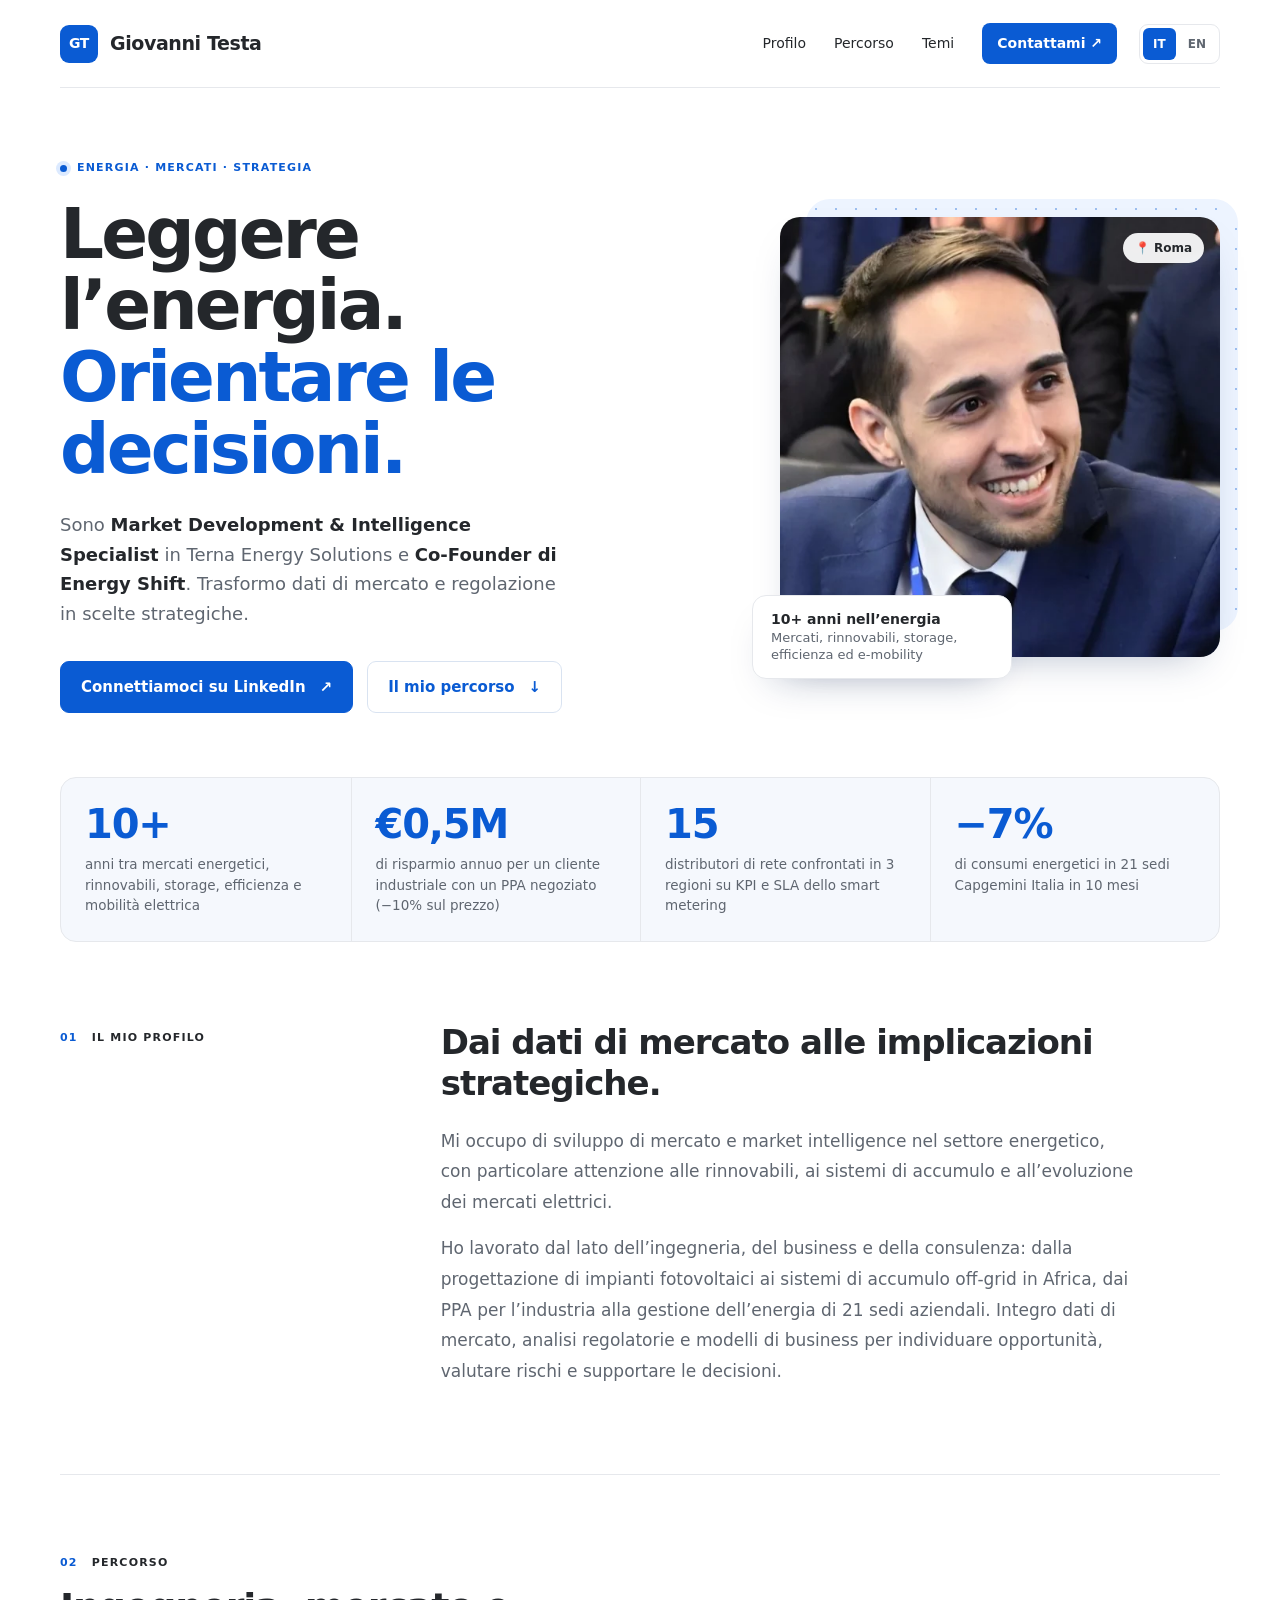
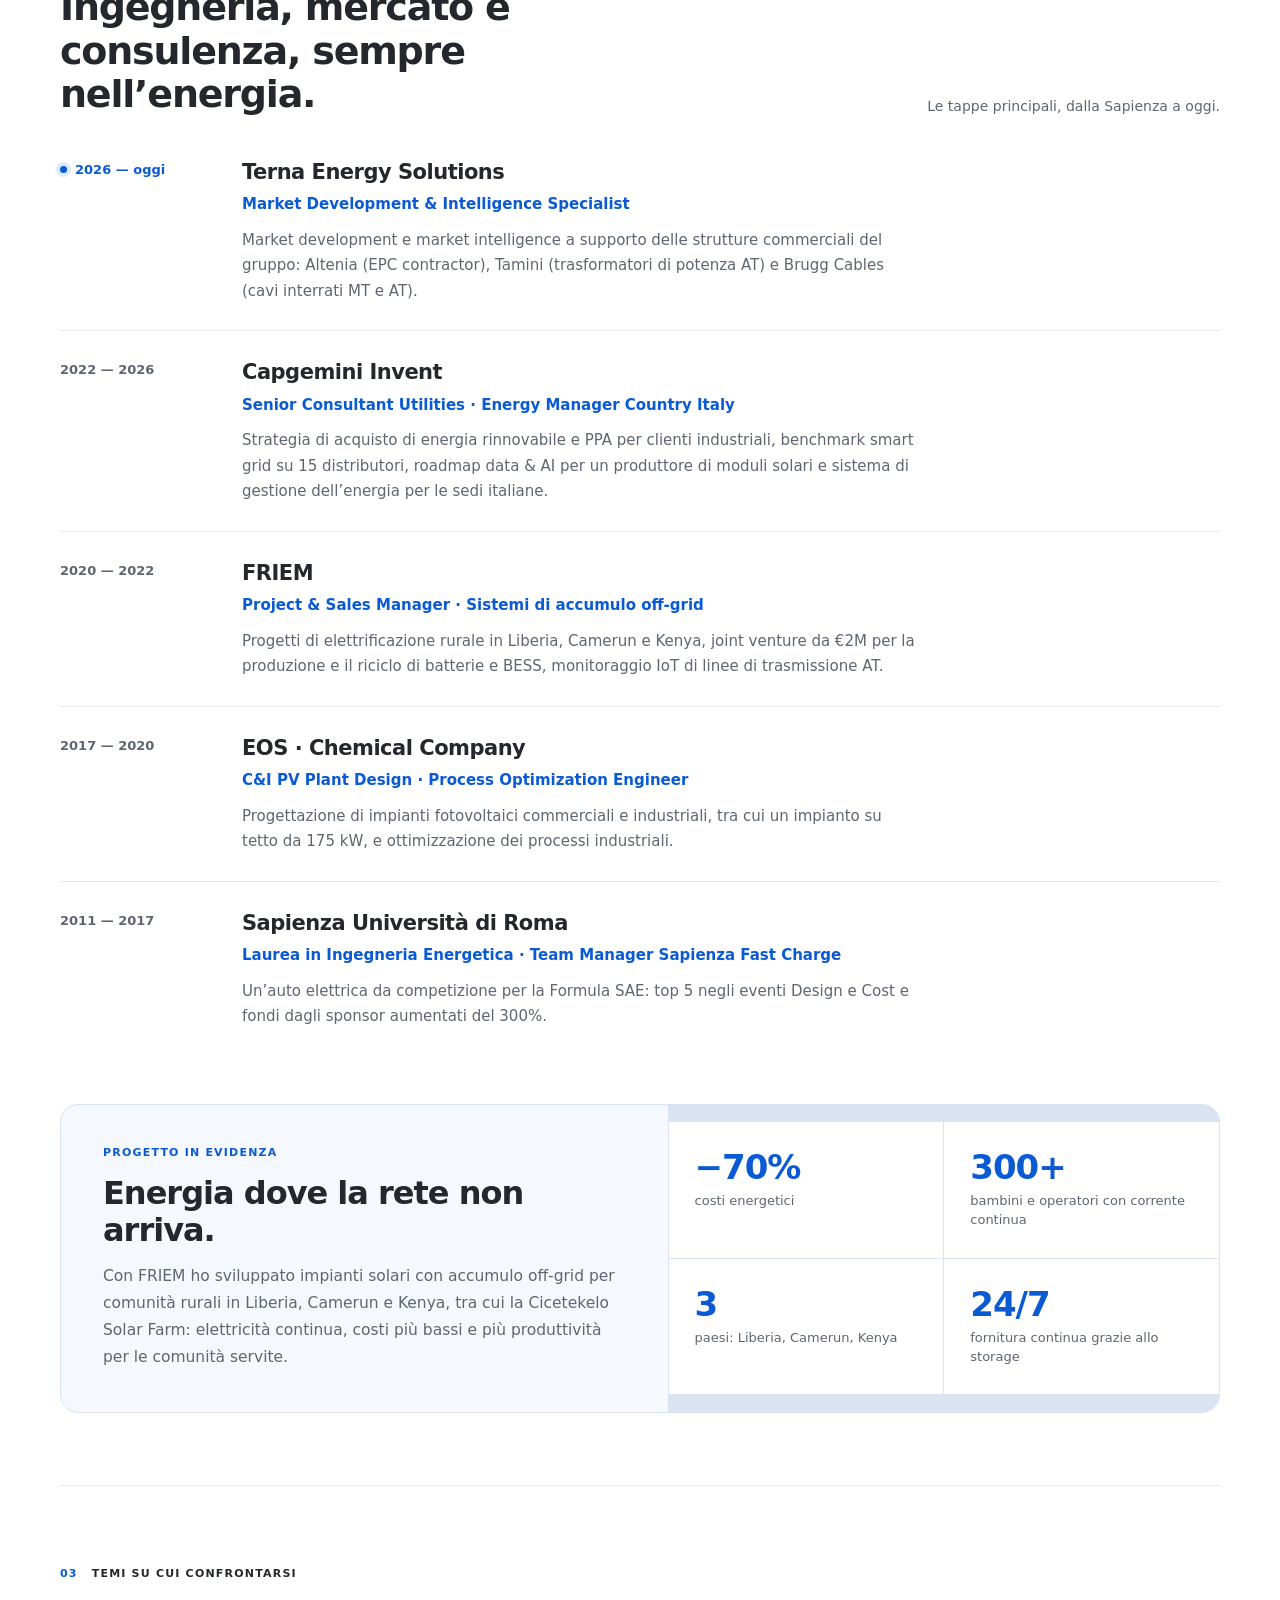
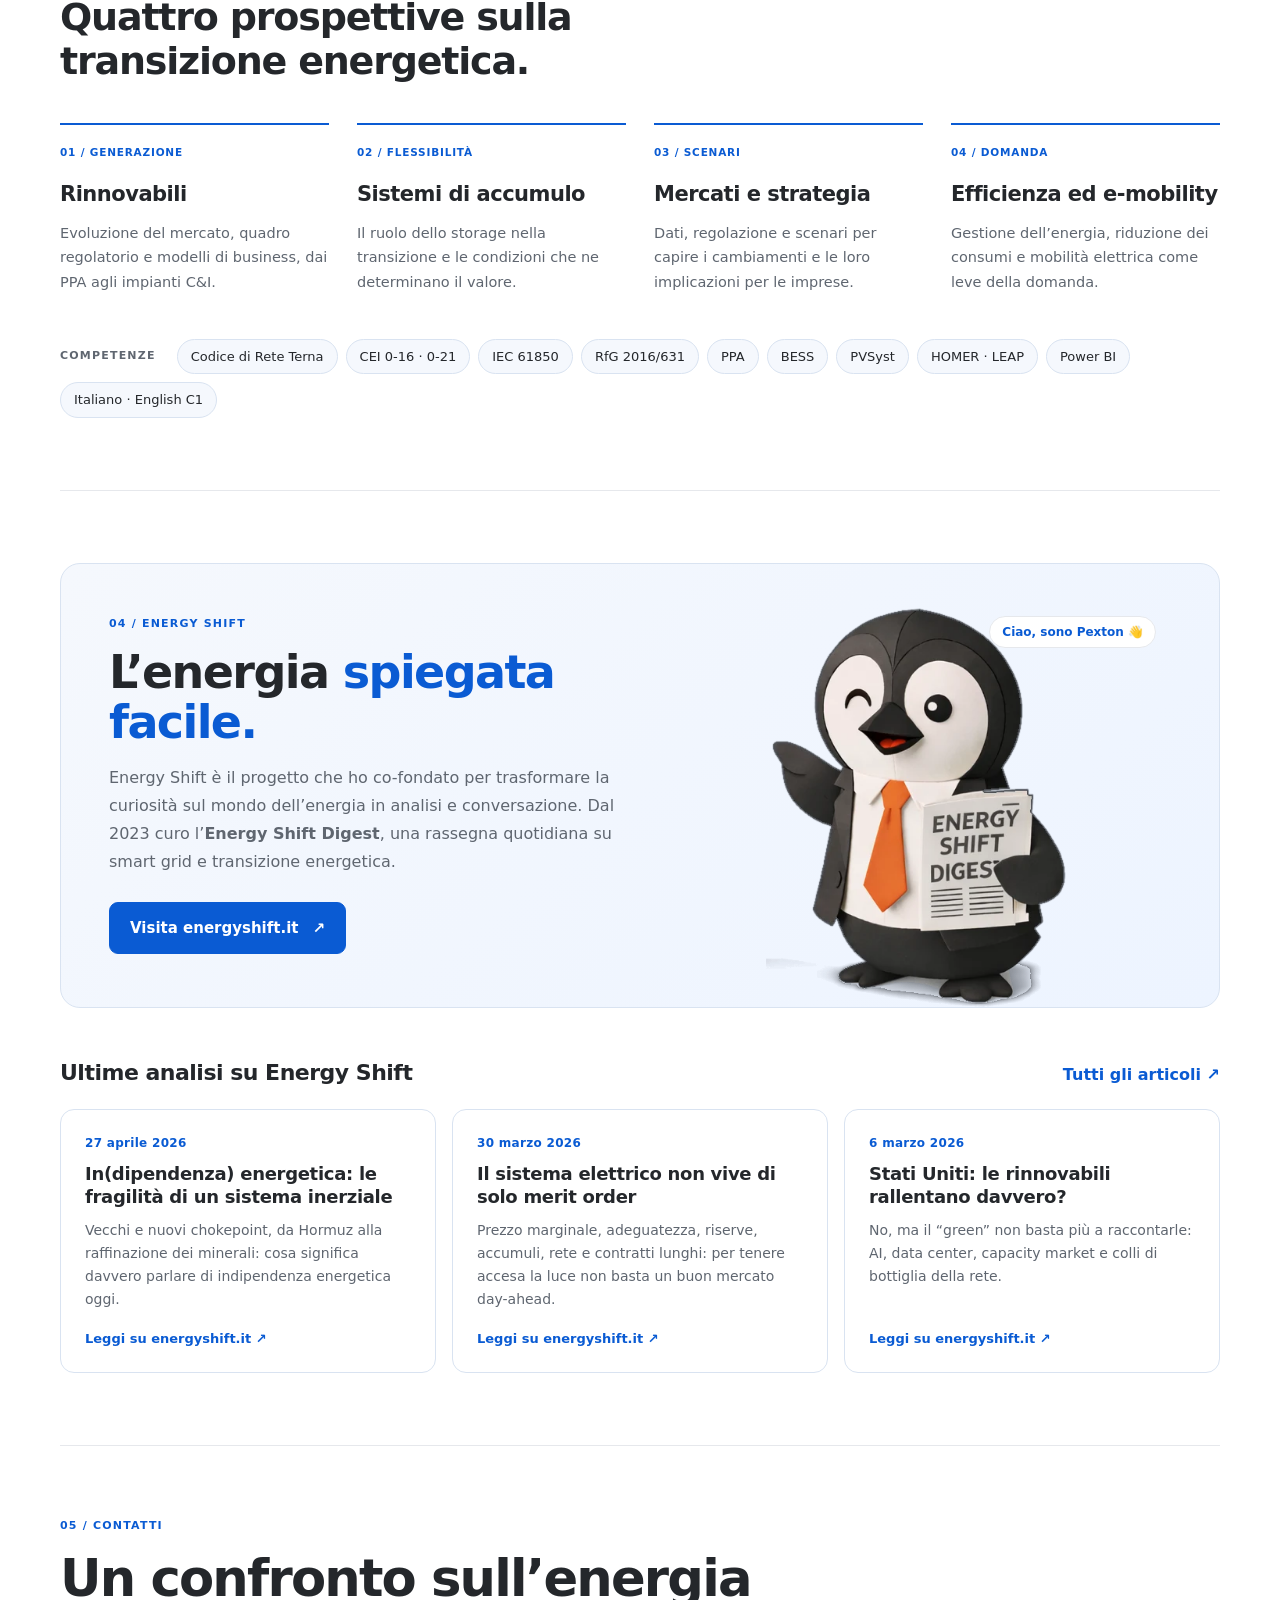
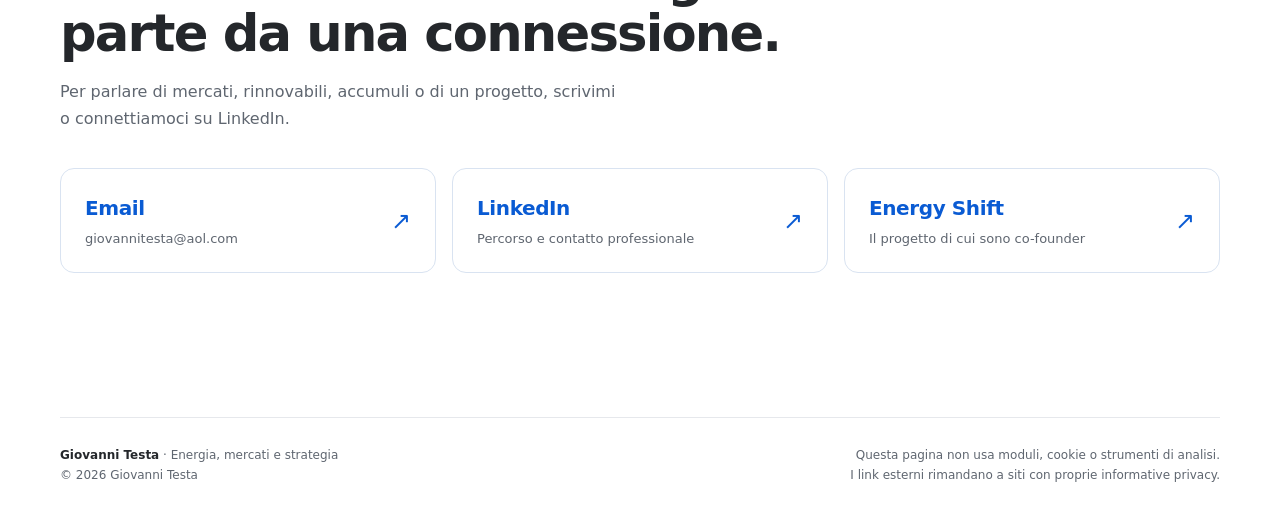
==== commit eba221f5: "Add Terna group scope and latest Energy Shift articles Co-Authored-By: Claude Opus 5.5 <noreply@anth" ====
--- a/index.html
+++ b/index.html
@@ -77,7 +77,7 @@
     <p class="section-note">Le tappe principali, dalla Sapienza a oggi.</p>
   </div>
   <ol class="timeline">
-    <li class="now"><div class="when">2026 — oggi</div><div><h3>Terna Energy Solutions</h3><p class="role">Market Development &amp; Intelligence Specialist</p><p>Sviluppo di mercato e market intelligence nel settore energetico.</p></div></li>
+    <li class="now"><div class="when">2026 — oggi</div><div><h3>Terna Energy Solutions</h3><p class="role">Market Development &amp; Intelligence Specialist</p><p>Market development e market intelligence a supporto delle strutture commerciali del gruppo: Altenia (EPC contractor), Tamini (trasformatori di potenza AT) e Brugg Cables (cavi interrati MT e AT).</p></div></li>
     <li><div class="when">2022 — 2026</div><div><h3>Capgemini Invent</h3><p class="role">Senior Consultant Utilities · Energy Manager Country Italy</p><p>Strategia di acquisto di energia rinnovabile e PPA per clienti industriali, benchmark smart grid su 15 distributori, roadmap data &amp; AI per un produttore di moduli solari e sistema di gestione dell’energia per le sedi italiane.</p></div></li>
     <li><div class="when">2020 — 2022</div><div><h3>FRIEM</h3><p class="role">Project &amp; Sales Manager · Sistemi di accumulo off-grid</p><p>Progetti di elettrificazione rurale in Liberia, Camerun e Kenya, joint venture da €2M per la produzione e il riciclo di batterie e BESS, monitoraggio IoT di linee di trasmissione AT.</p></div></li>
     <li><div class="when">2017 — 2020</div><div><h3>EOS · Chemical Company</h3><p class="role">C&amp;I PV Plant Design · Process Optimization Engineer</p><p>Progettazione di impianti fotovoltaici commerciali e industriali, tra cui un impianto su tetto da 175 kW, e ottimizzazione dei processi industriali.</p></div></li>
@@ -127,6 +127,12 @@
     </div>
     <figure><picture><source srcset="img/pexton.webp" type="image/webp"><img src="img/pexton.png" width="384" height="511" alt="Pexton, il pinguino di carta di Energy Shift, con cravatta arancione e l’Energy Shift Digest in mano."></picture><figcaption>Ciao, sono Pexton 👋</figcaption></figure>
   </div>
+  <div class="posts-head"><h3>Ultime analisi su Energy Shift</h3><a class="textlink" href="https://www.energyshift.it/" target="_blank" rel="noopener noreferrer">Tutti gli articoli <span class="arrow" aria-hidden="true">↗</span></a></div>
+  <div class="posts">
+    <a class="post" href="https://www.energyshift.it/p/indipendenza-energetica-le-fragilita" target="_blank" rel="noopener noreferrer"><time datetime="2026-04-27">27 aprile 2026</time><h4 lang="it">In(dipendenza) energetica: le fragilità di un sistema inerziale</h4><p>Vecchi e nuovi chokepoint, da Hormuz alla raffinazione dei minerali: cosa significa davvero parlare di indipendenza energetica oggi.</p><span class="post-cta">Leggi su energyshift.it <span class="arrow" aria-hidden="true">↗</span></span></a>
+    <a class="post" href="https://www.energyshift.it/p/il-sistema-elettrico-non-vive-di" target="_blank" rel="noopener noreferrer"><time datetime="2026-03-30">30 marzo 2026</time><h4 lang="it">Il sistema elettrico non vive di solo merit order</h4><p>Prezzo marginale, adeguatezza, riserve, accumuli, rete e contratti lunghi: per tenere accesa la luce non basta un buon mercato day-ahead.</p><span class="post-cta">Leggi su energyshift.it <span class="arrow" aria-hidden="true">↗</span></span></a>
+    <a class="post" href="https://www.energyshift.it/p/stati-uniti-le-rinnovabili-rallentano" target="_blank" rel="noopener noreferrer"><time datetime="2026-03-06">6 marzo 2026</time><h4 lang="it">Stati Uniti: le rinnovabili rallentano davvero?</h4><p>No, ma il “green” non basta più a raccontarle: AI, data center, capacity market e colli di bottiglia della rete.</p><span class="post-cta">Leggi su energyshift.it <span class="arrow" aria-hidden="true">↗</span></span></a>
+  </div>
 </section>
 
 <section id="contatti" class="section contact" aria-labelledby="contact-title">
--- a/style.css
+++ b/style.css
@@ -141,6 +141,18 @@
 .footer{margin-top:72px;padding:28px 0 32px;border-top:1px solid var(--line);display:flex;justify-content:space-between;gap:30px;font-size:12px;color:var(--muted);line-height:1.6}
 .footer b{color:var(--ink)}
 .privacy{max-width:440px;text-align:right}
+
+/* Latest posts */
+.posts-head{display:flex;justify-content:space-between;align-items:baseline;gap:16px;margin:48px 0 20px}
+.posts-head h3{margin:0;font-size:22px;font-weight:740;letter-spacing:-.5px}
+.posts{display:grid;grid-template-columns:repeat(3,1fr);gap:16px}
+.post{display:flex;flex-direction:column;padding:24px;border:1px solid var(--line-2);border-radius:14px;background:var(--card);transition:border-color .2s,transform .2s,box-shadow .2s}
+.post:hover{border-color:var(--accent);transform:translateY(-3px);box-shadow:var(--shadow)}
+.post time{font-size:12px;font-weight:650;color:var(--accent);letter-spacing:.3px}
+.post h4{margin:10px 0 10px;font-size:18px;font-weight:720;letter-spacing:-.3px;line-height:1.3}
+.post p{margin:0 0 18px;font-size:14px;line-height:1.65;color:var(--muted);flex:1}
+.post-cta{font-size:13px;font-weight:650;color:var(--accent)}
+@media (max-width:1000px){.posts{grid-template-columns:1fr}}
 
 /* Entrance animation */
 @keyframes rise{from{opacity:0;transform:translateY(14px)}to{opacity:1;transform:none}}
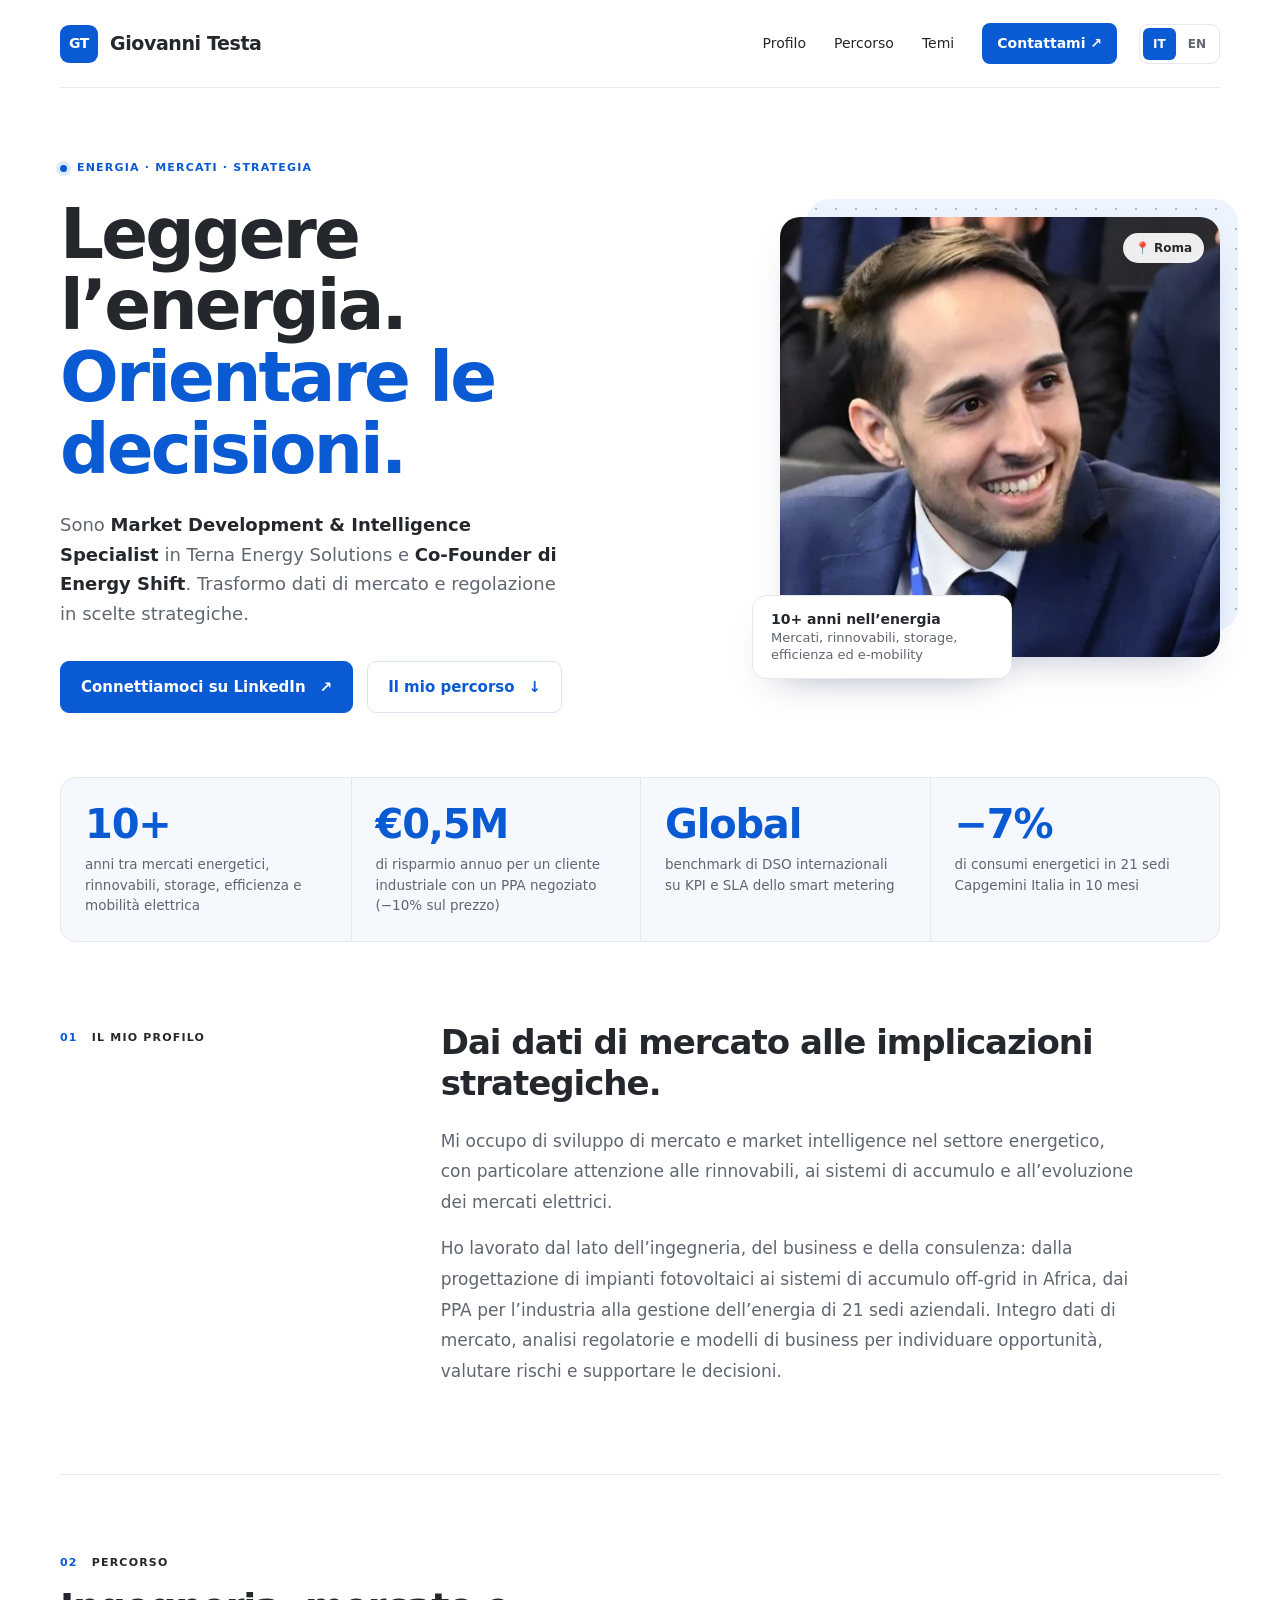
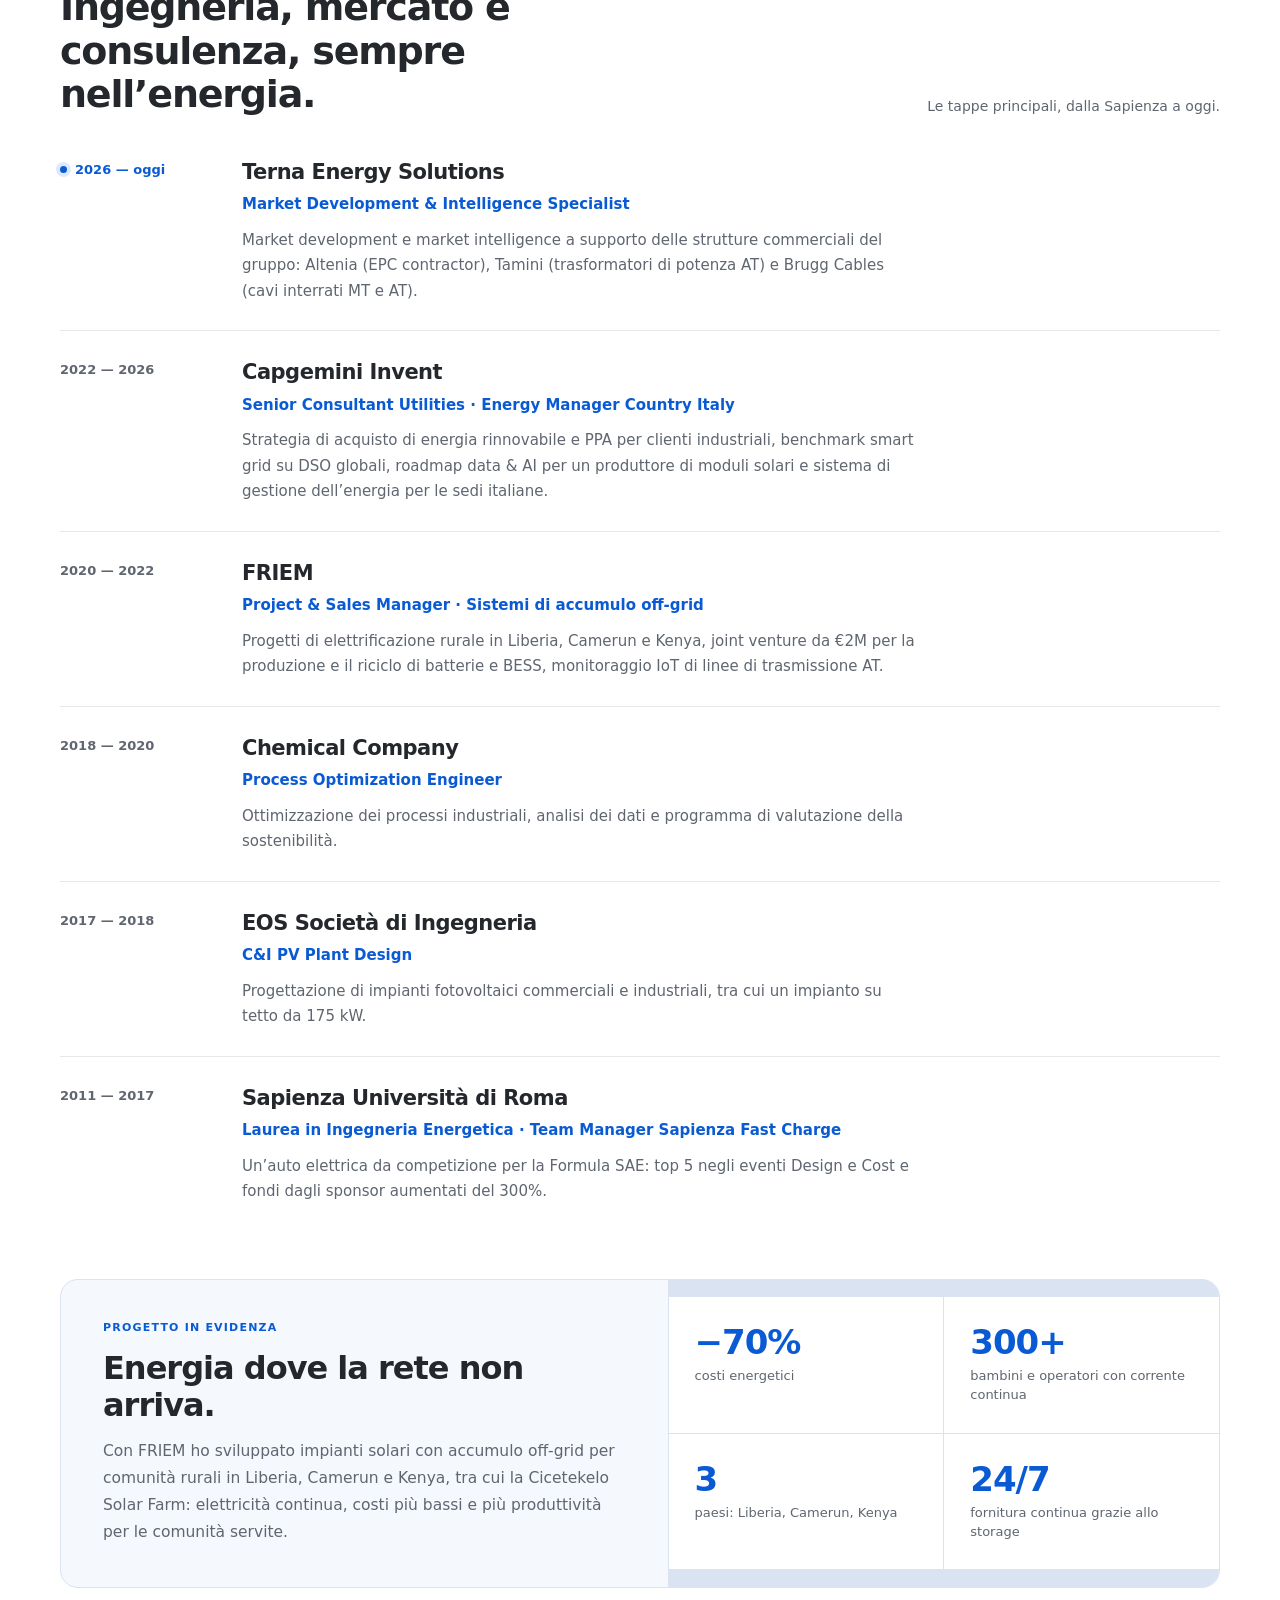
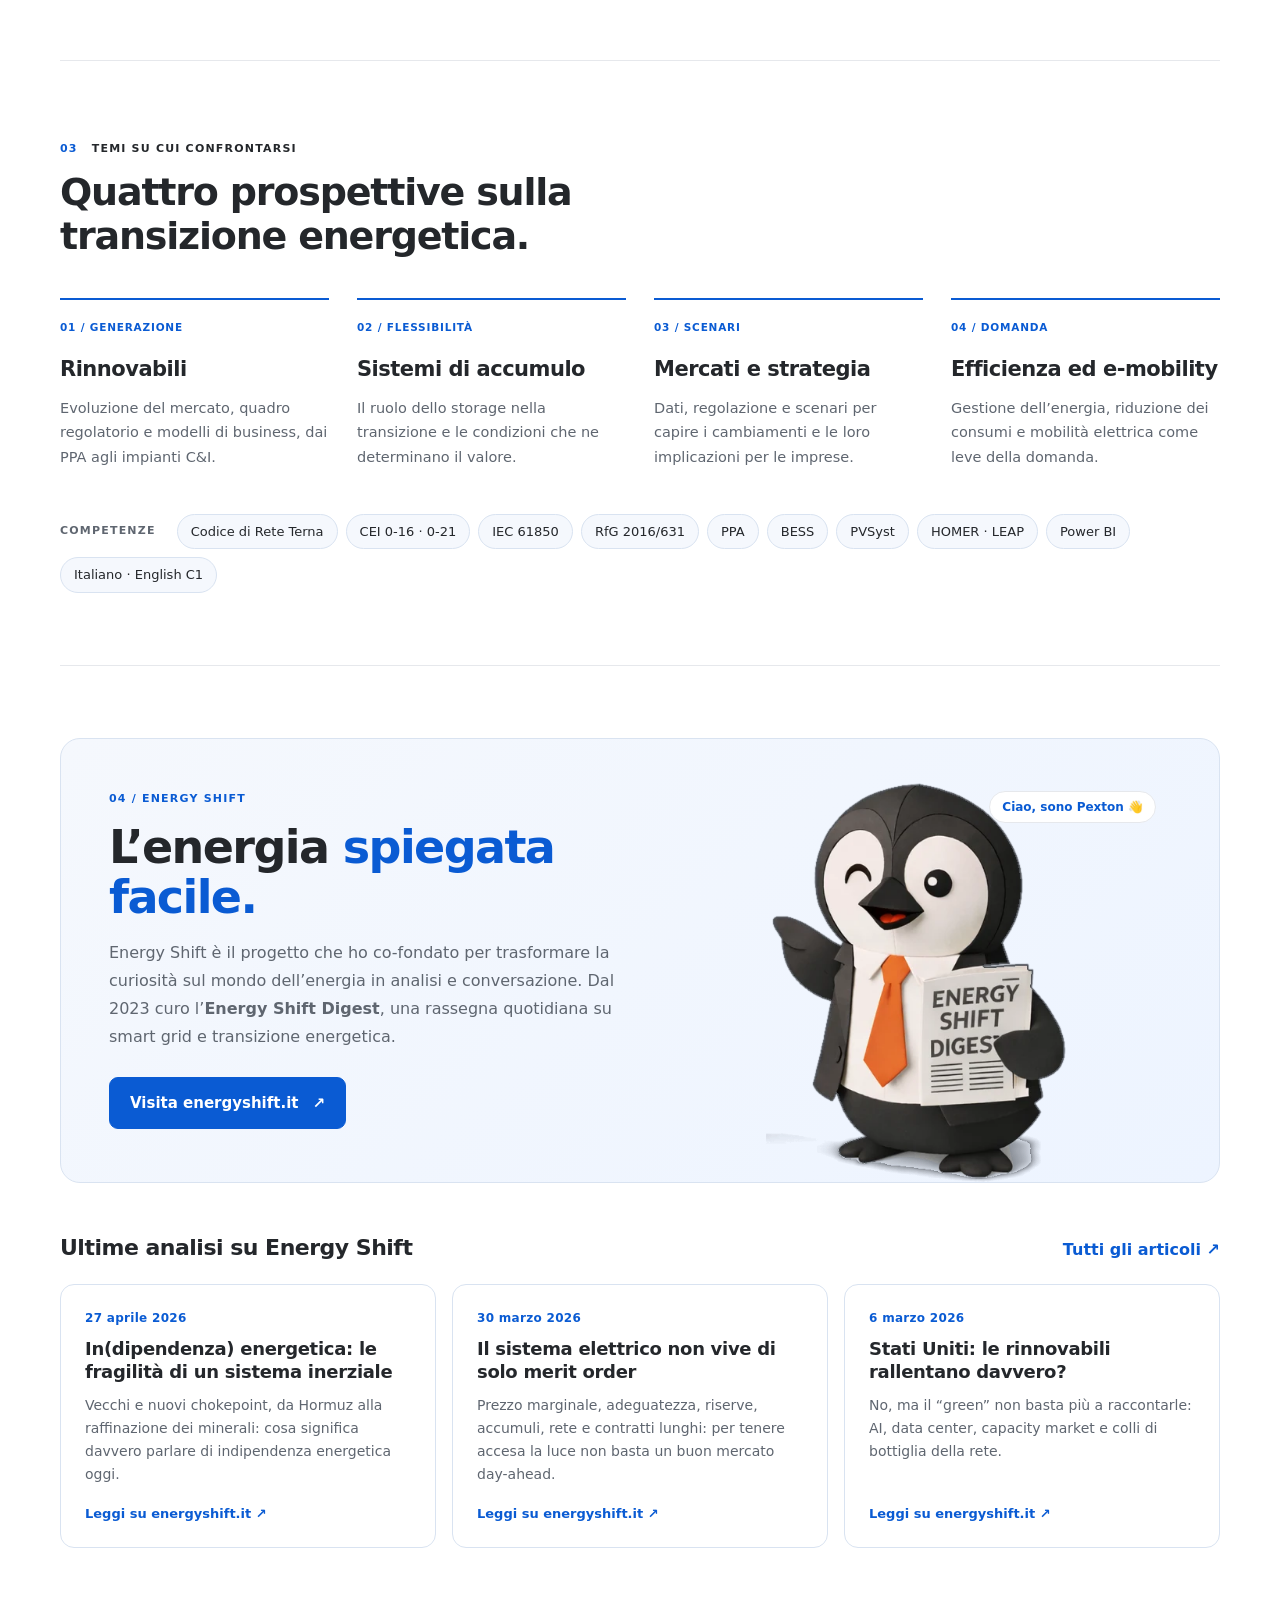
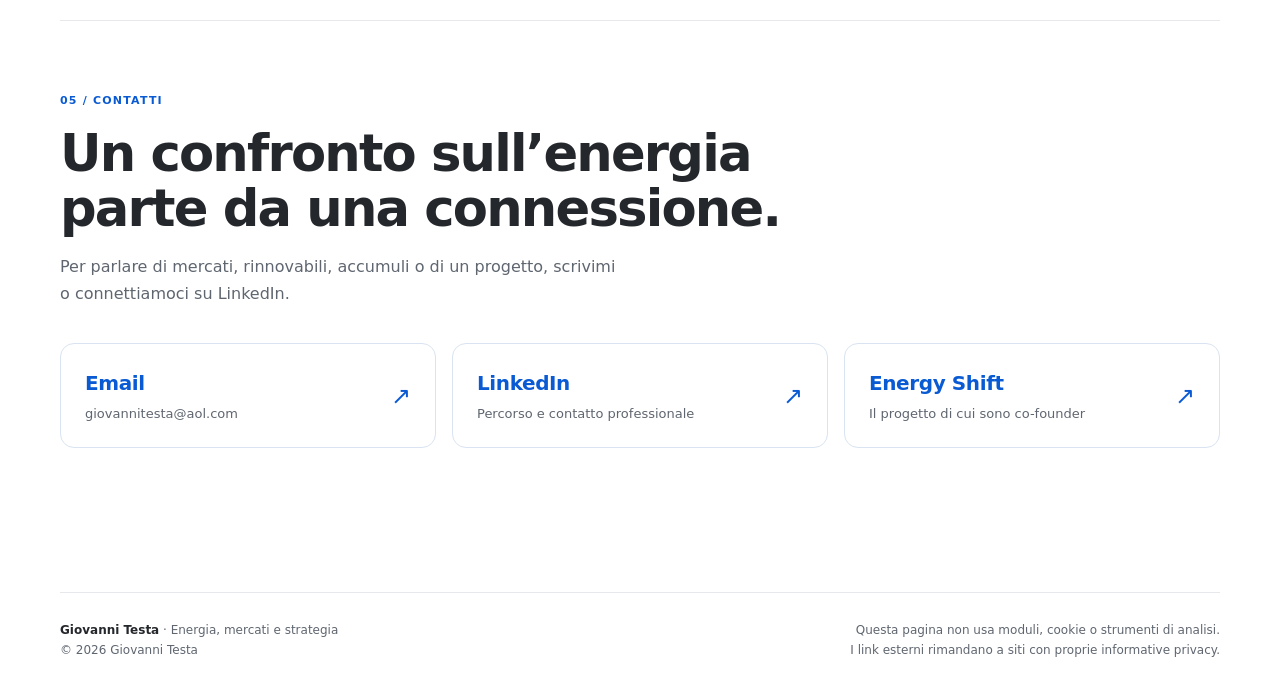
==== commit 0767f4b6: "Use global DSOs wording and split EOS and Chemical Company roles Co-Authored-By: Claude Opus 5.5 <no" ====
--- a/index.html
+++ b/index.html
@@ -58,7 +58,7 @@
 <section class="stats" aria-label="Alcuni risultati">
   <div class="stat"><strong>10+</strong><span>anni tra mercati energetici, rinnovabili, storage, efficienza e mobilità elettrica</span></div>
   <div class="stat"><strong>€0,5M</strong><span>di risparmio annuo per un cliente industriale con un PPA negoziato (−10% sul prezzo)</span></div>
-  <div class="stat"><strong>15</strong><span>distributori di rete confrontati in 3 regioni su KPI e SLA dello smart metering</span></div>
+  <div class="stat"><strong>Global</strong><span>benchmark di DSO internazionali su KPI e SLA dello smart metering</span></div>
   <div class="stat"><strong>−7%</strong><span>di consumi energetici in 21 sedi Capgemini Italia in 10 mesi</span></div>
 </section>
 
@@ -78,9 +78,10 @@
   </div>
   <ol class="timeline">
     <li class="now"><div class="when">2026 — oggi</div><div><h3>Terna Energy Solutions</h3><p class="role">Market Development &amp; Intelligence Specialist</p><p>Market development e market intelligence a supporto delle strutture commerciali del gruppo: Altenia (EPC contractor), Tamini (trasformatori di potenza AT) e Brugg Cables (cavi interrati MT e AT).</p></div></li>
-    <li><div class="when">2022 — 2026</div><div><h3>Capgemini Invent</h3><p class="role">Senior Consultant Utilities · Energy Manager Country Italy</p><p>Strategia di acquisto di energia rinnovabile e PPA per clienti industriali, benchmark smart grid su 15 distributori, roadmap data &amp; AI per un produttore di moduli solari e sistema di gestione dell’energia per le sedi italiane.</p></div></li>
+    <li><div class="when">2022 — 2026</div><div><h3>Capgemini Invent</h3><p class="role">Senior Consultant Utilities · Energy Manager Country Italy</p><p>Strategia di acquisto di energia rinnovabile e PPA per clienti industriali, benchmark smart grid su DSO globali, roadmap data &amp; AI per un produttore di moduli solari e sistema di gestione dell’energia per le sedi italiane.</p></div></li>
     <li><div class="when">2020 — 2022</div><div><h3>FRIEM</h3><p class="role">Project &amp; Sales Manager · Sistemi di accumulo off-grid</p><p>Progetti di elettrificazione rurale in Liberia, Camerun e Kenya, joint venture da €2M per la produzione e il riciclo di batterie e BESS, monitoraggio IoT di linee di trasmissione AT.</p></div></li>
-    <li><div class="when">2017 — 2020</div><div><h3>EOS · Chemical Company</h3><p class="role">C&amp;I PV Plant Design · Process Optimization Engineer</p><p>Progettazione di impianti fotovoltaici commerciali e industriali, tra cui un impianto su tetto da 175 kW, e ottimizzazione dei processi industriali.</p></div></li>
+    <li><div class="when">2018 — 2020</div><div><h3>Chemical Company</h3><p class="role">Process Optimization Engineer</p><p>Ottimizzazione dei processi industriali, analisi dei dati e programma di valutazione della sostenibilità.</p></div></li>
+    <li><div class="when">2017 — 2018</div><div><h3>EOS Società di Ingegneria</h3><p class="role">C&amp;I PV Plant Design</p><p>Progettazione di impianti fotovoltaici commerciali e industriali, tra cui un impianto su tetto da 175 kW.</p></div></li>
     <li><div class="when">2011 — 2017</div><div><h3>Sapienza Università di Roma</h3><p class="role">Laurea in Ingegneria Energetica · Team Manager Sapienza Fast Charge</p><p>Un’auto elettrica da competizione per la Formula SAE: top 5 negli eventi Design e Cost e fondi dagli sponsor aumentati del 300%.</p></div></li>
   </ol>
 
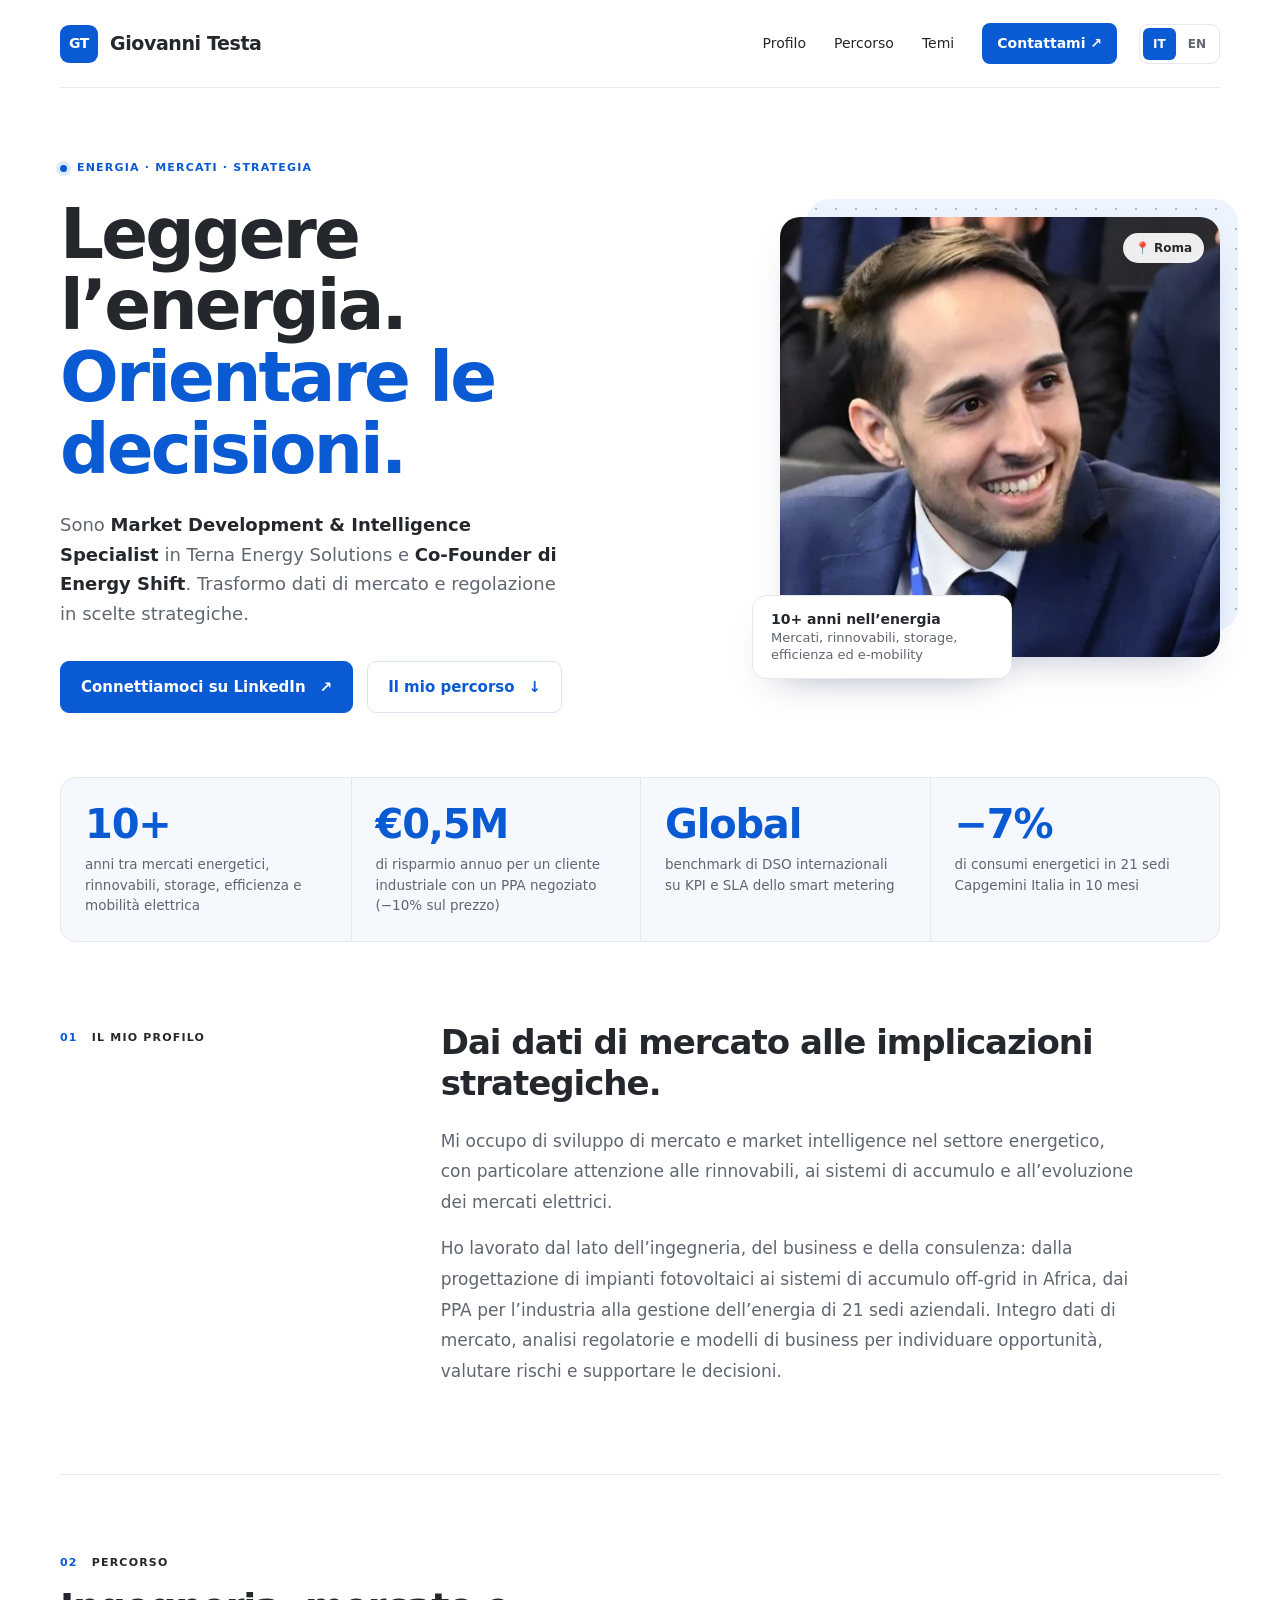
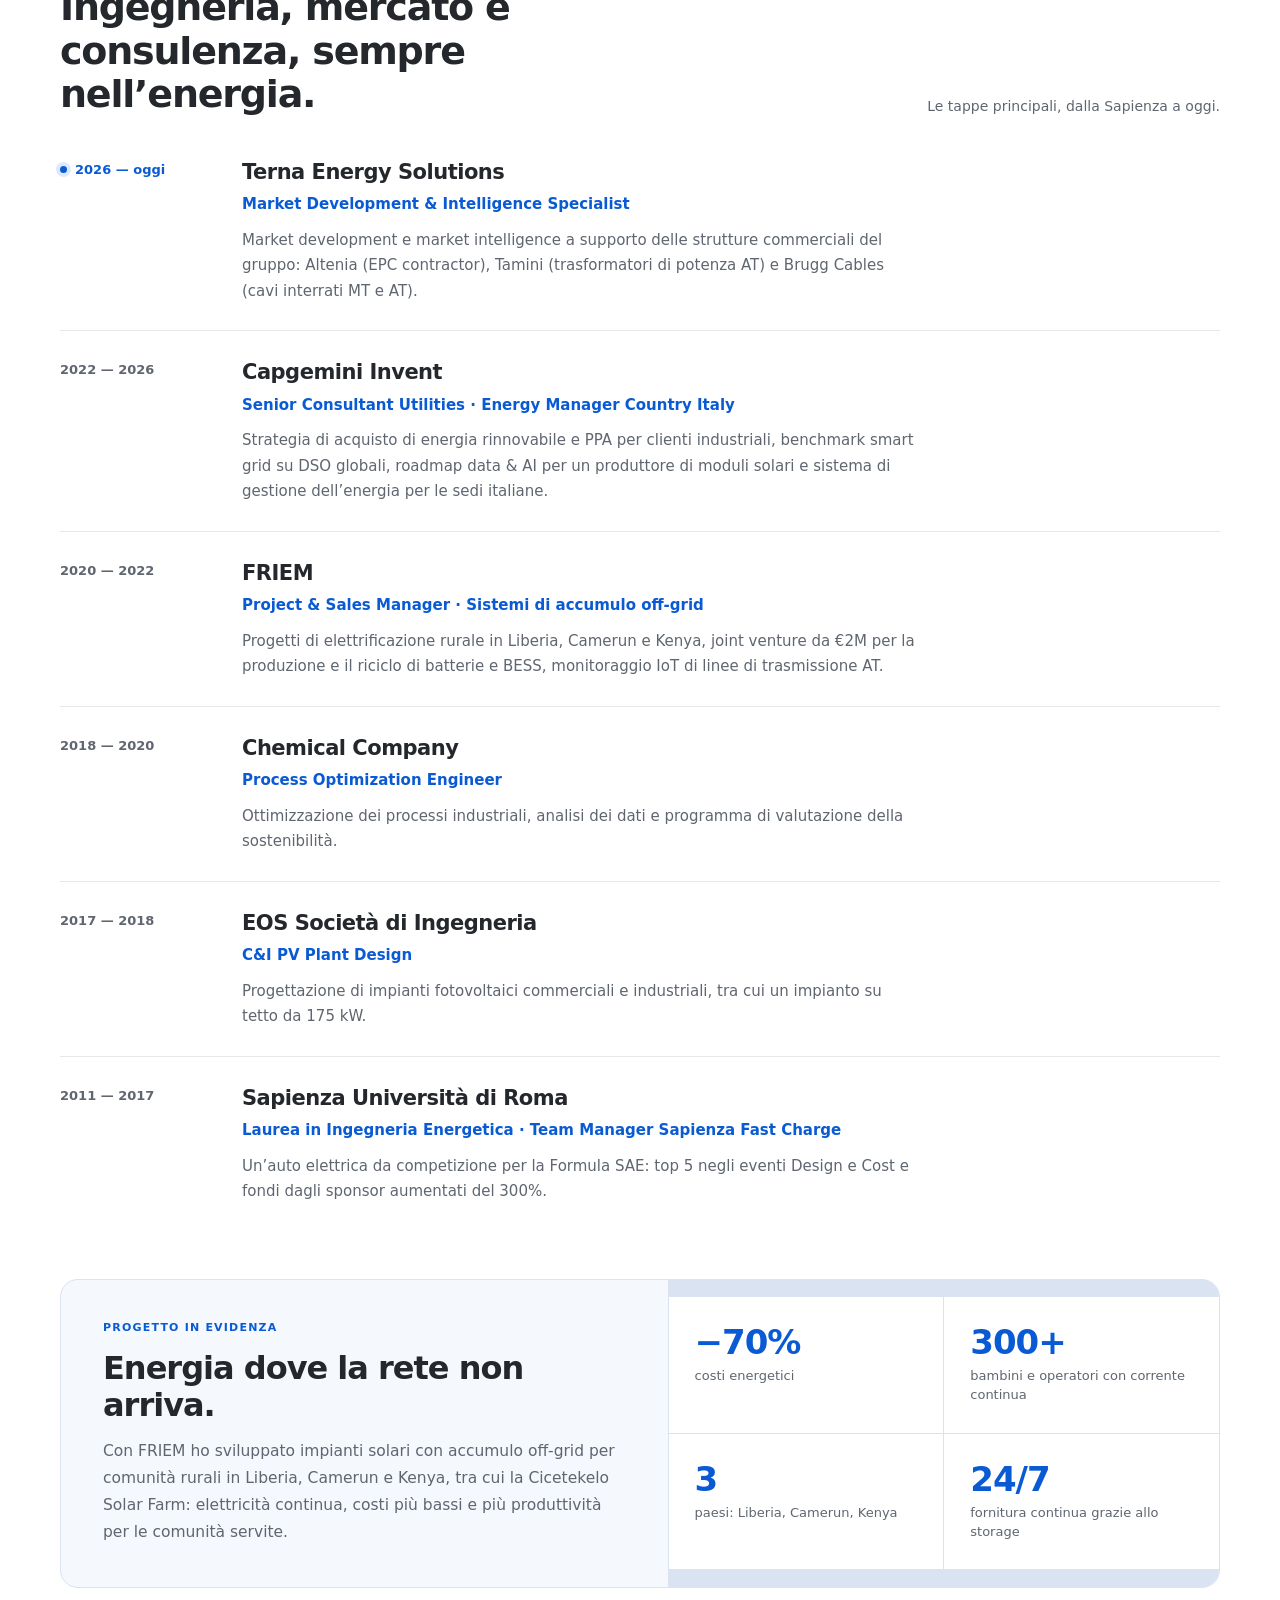
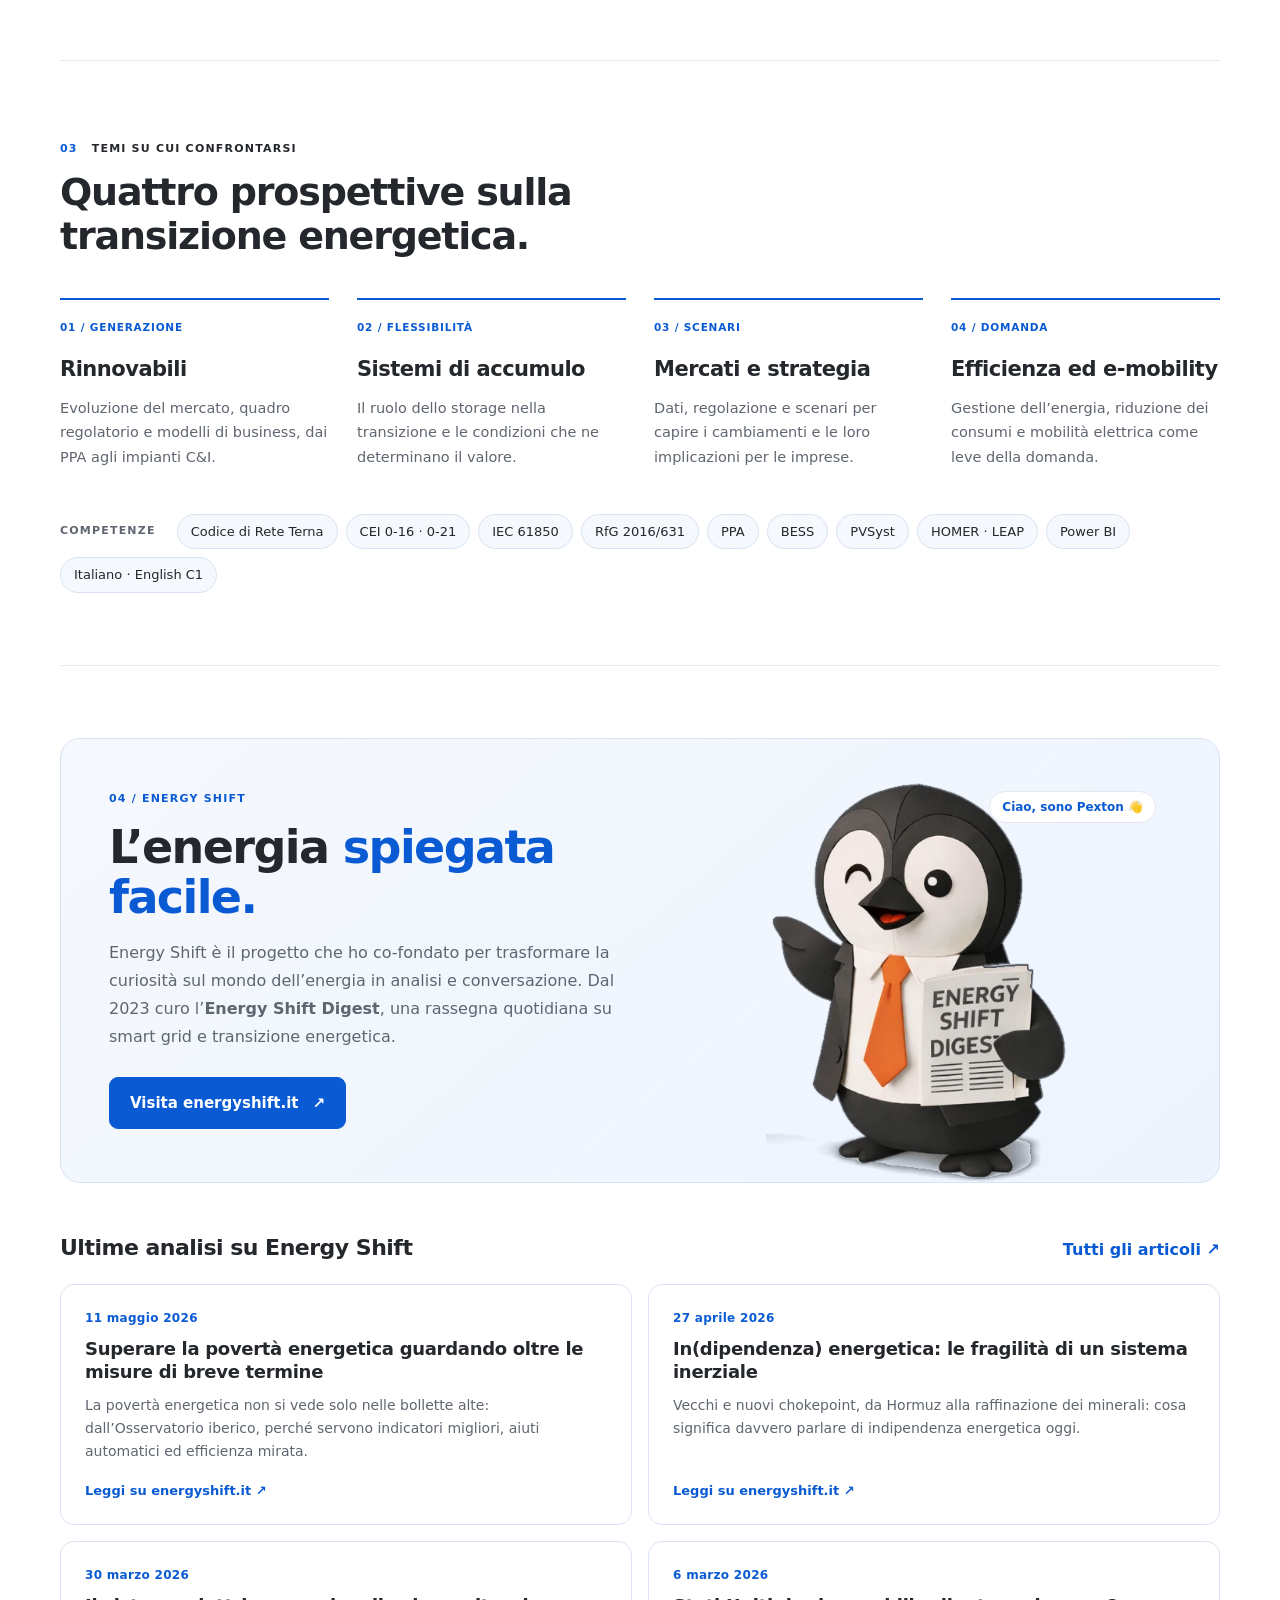
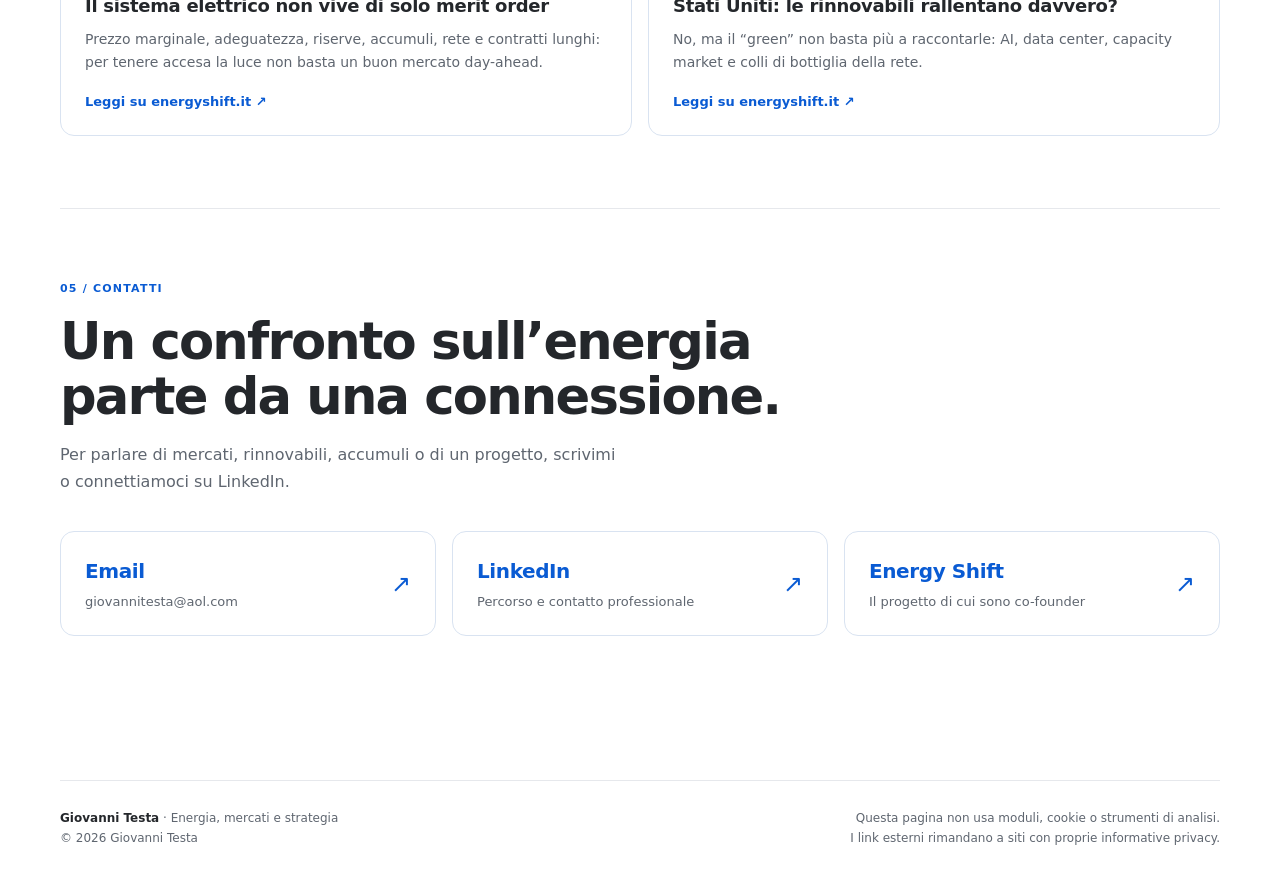
==== commit 67a52af3: "Add energy poverty article to latest analysis Co-Authored-By: Claude Opus 5.5 <noreply@anthropic.com" ====
--- a/index.html
+++ b/index.html
@@ -130,6 +130,7 @@
   </div>
   <div class="posts-head"><h3>Ultime analisi su Energy Shift</h3><a class="textlink" href="https://www.energyshift.it/" target="_blank" rel="noopener noreferrer">Tutti gli articoli <span class="arrow" aria-hidden="true">↗</span></a></div>
   <div class="posts">
+    <a class="post" href="https://www.energyshift.it/p/superare-la-poverta-energetica-guardando" target="_blank" rel="noopener noreferrer"><time datetime="2026-05-11">11 maggio 2026</time><h4 lang="it">Superare la povertà energetica guardando oltre le misure di breve termine</h4><p>La povertà energetica non si vede solo nelle bollette alte: dall’Osservatorio iberico, perché servono indicatori migliori, aiuti automatici ed efficienza mirata.</p><span class="post-cta">Leggi su energyshift.it <span class="arrow" aria-hidden="true">↗</span></span></a>
     <a class="post" href="https://www.energyshift.it/p/indipendenza-energetica-le-fragilita" target="_blank" rel="noopener noreferrer"><time datetime="2026-04-27">27 aprile 2026</time><h4 lang="it">In(dipendenza) energetica: le fragilità di un sistema inerziale</h4><p>Vecchi e nuovi chokepoint, da Hormuz alla raffinazione dei minerali: cosa significa davvero parlare di indipendenza energetica oggi.</p><span class="post-cta">Leggi su energyshift.it <span class="arrow" aria-hidden="true">↗</span></span></a>
     <a class="post" href="https://www.energyshift.it/p/il-sistema-elettrico-non-vive-di" target="_blank" rel="noopener noreferrer"><time datetime="2026-03-30">30 marzo 2026</time><h4 lang="it">Il sistema elettrico non vive di solo merit order</h4><p>Prezzo marginale, adeguatezza, riserve, accumuli, rete e contratti lunghi: per tenere accesa la luce non basta un buon mercato day-ahead.</p><span class="post-cta">Leggi su energyshift.it <span class="arrow" aria-hidden="true">↗</span></span></a>
     <a class="post" href="https://www.energyshift.it/p/stati-uniti-le-rinnovabili-rallentano" target="_blank" rel="noopener noreferrer"><time datetime="2026-03-06">6 marzo 2026</time><h4 lang="it">Stati Uniti: le rinnovabili rallentano davvero?</h4><p>No, ma il “green” non basta più a raccontarle: AI, data center, capacity market e colli di bottiglia della rete.</p><span class="post-cta">Leggi su energyshift.it <span class="arrow" aria-hidden="true">↗</span></span></a>
--- a/style.css
+++ b/style.css
@@ -145,7 +145,7 @@
 /* Latest posts */
 .posts-head{display:flex;justify-content:space-between;align-items:baseline;gap:16px;margin:48px 0 20px}
 .posts-head h3{margin:0;font-size:22px;font-weight:740;letter-spacing:-.5px}
-.posts{display:grid;grid-template-columns:repeat(3,1fr);gap:16px}
+.posts{display:grid;grid-template-columns:repeat(2,1fr);gap:16px}
 .post{display:flex;flex-direction:column;padding:24px;border:1px solid var(--line-2);border-radius:14px;background:var(--card);transition:border-color .2s,transform .2s,box-shadow .2s}
 .post:hover{border-color:var(--accent);transform:translateY(-3px);box-shadow:var(--shadow)}
 .post time{font-size:12px;font-weight:650;color:var(--accent);letter-spacing:.3px}
